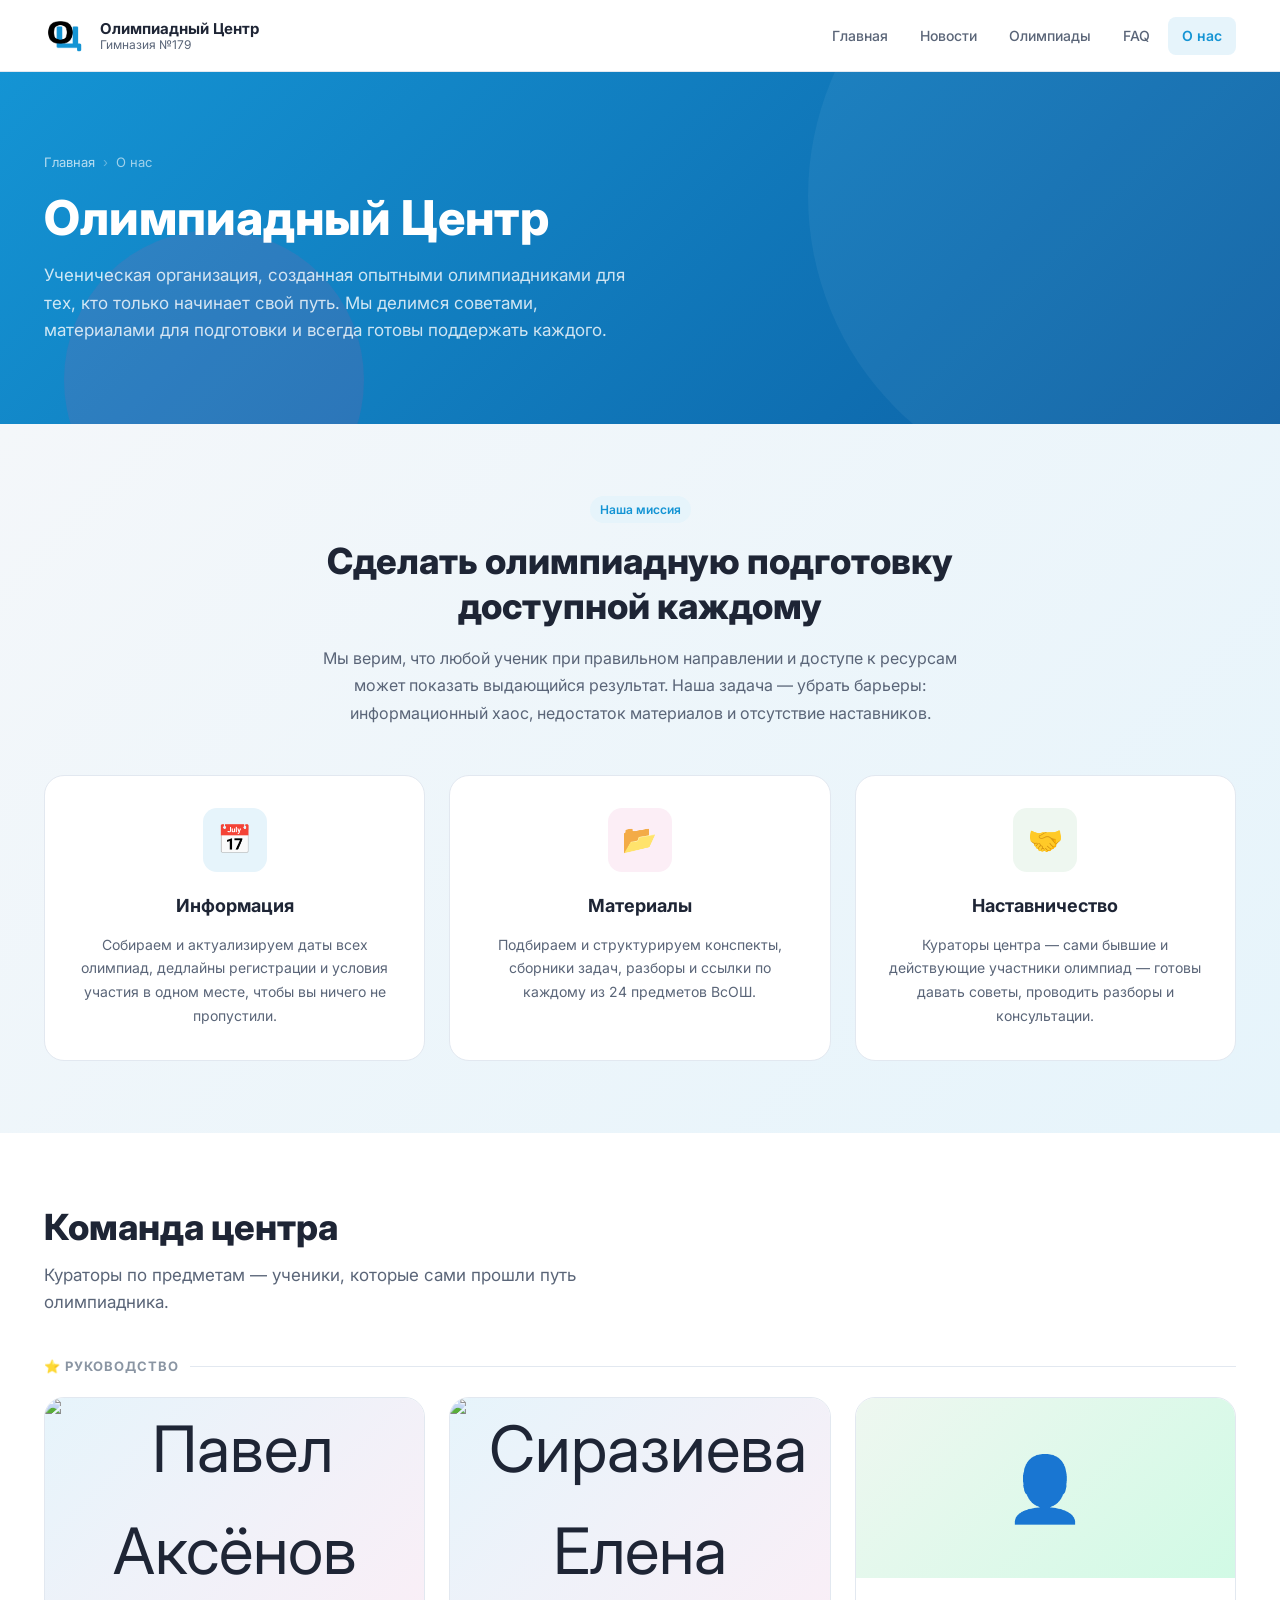
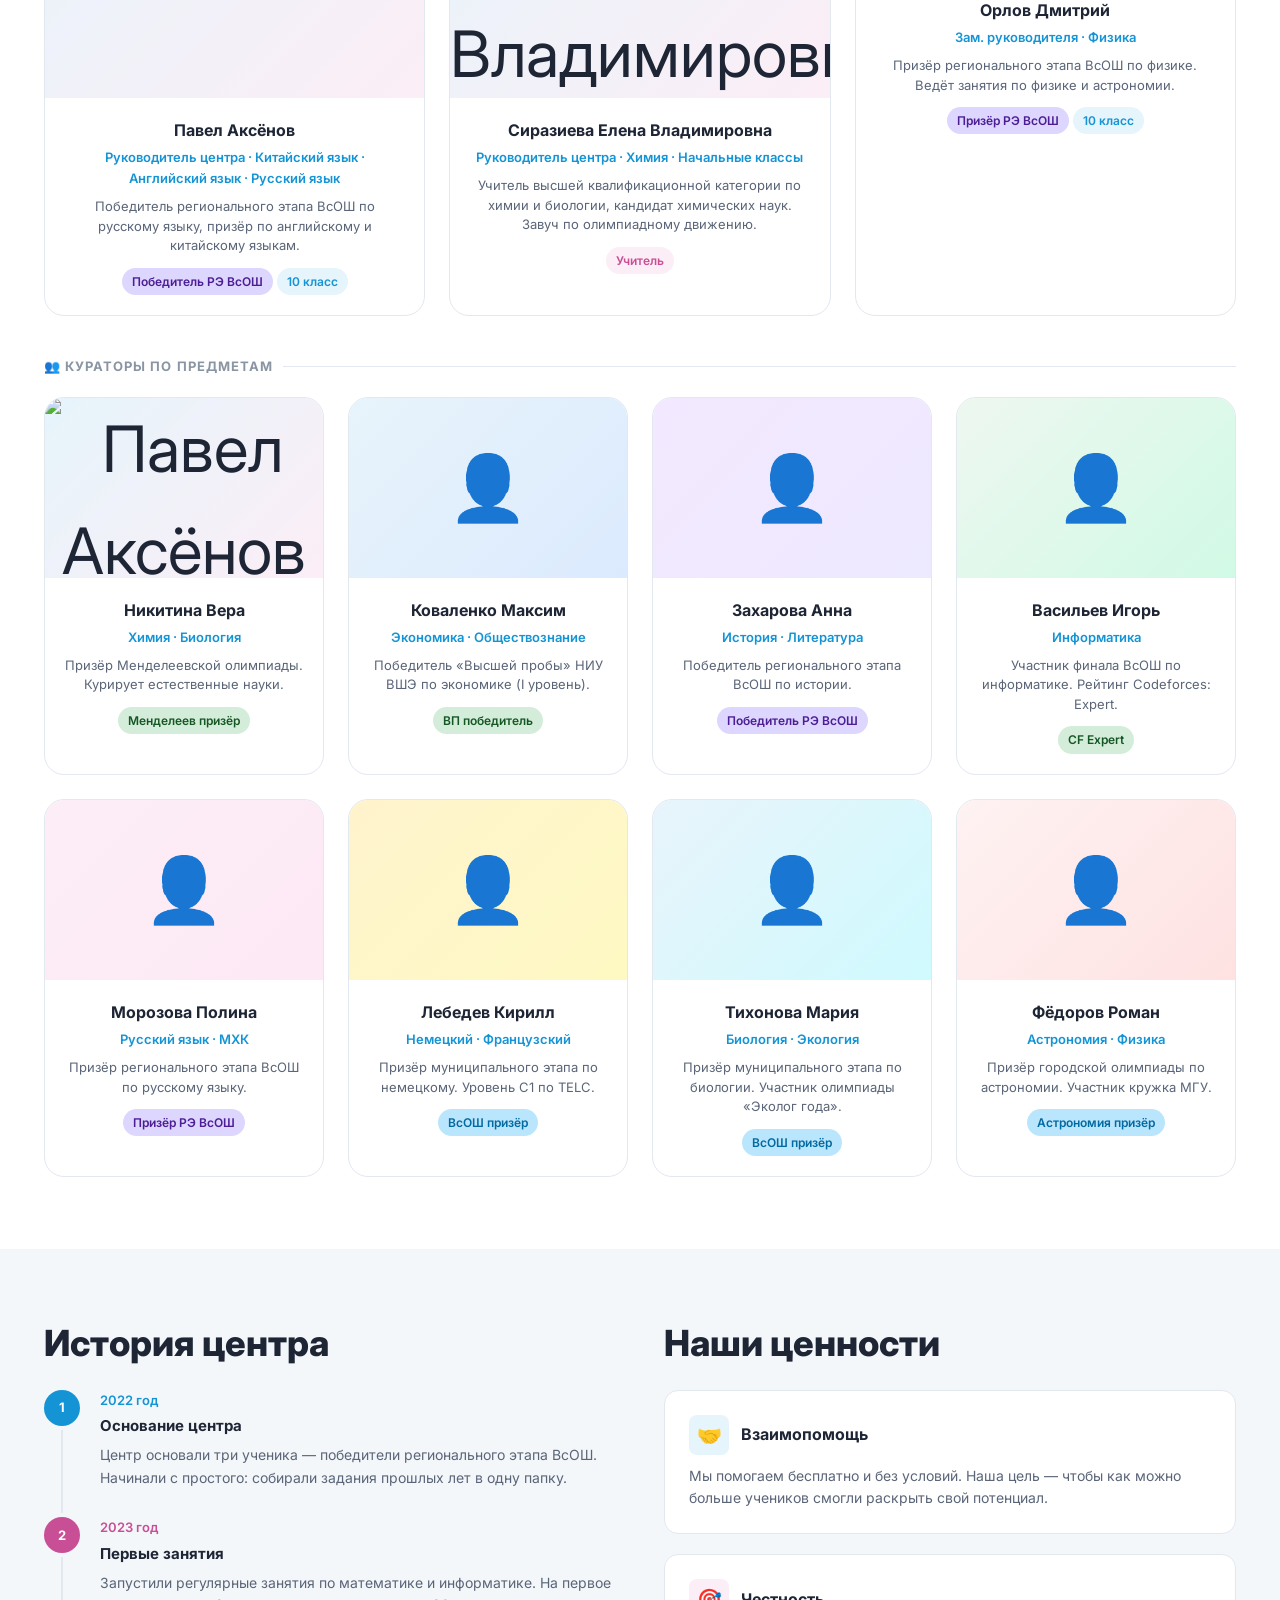
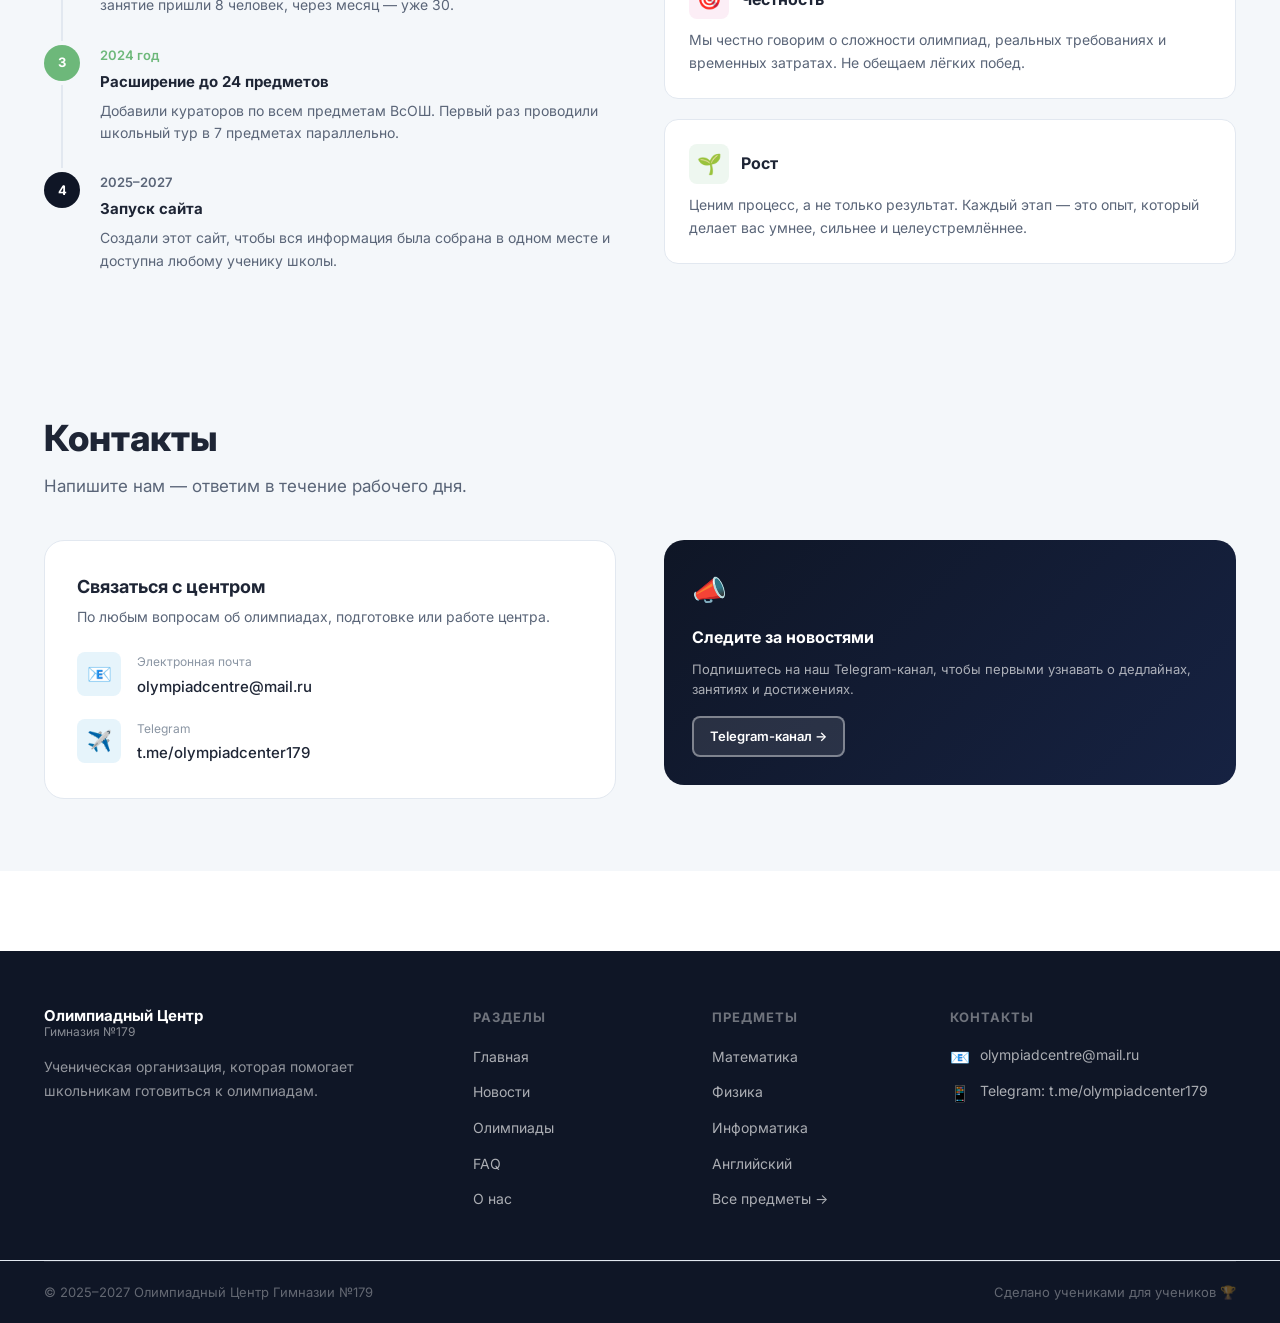
==== about.html @ 0aa089c1 "Add files via upload" ====
<!DOCTYPE html>
<html lang="ru">
<head>
  <meta charset="UTF-8" />
  <meta name="viewport" content="width=device-width, initial-scale=1.0" />
  <title>О нас — Олимпиадный Центр</title>
  <link rel="stylesheet" href="css/style.css" />
</head>
<body>

<header class="header">
  <div class="container">
    <div class="header-inner">
      <a href="index.html" class="logo">
        <img src="img/logo.png" alt="Логотип" class="logo-img" onerror="this.style.display='none';this.nextElementSibling.style.display='flex'">
        <div class="logo-placeholder" style="display:none">ОЦ</div>
        <div class="logo-text">
          <span class="logo-title">Олимпиадный Центр</span>
          <span class="logo-subtitle">Гимназия №179</span>
        </div>
      </a>
      <nav class="nav">
        <button class="nav-toggle" aria-label="Открыть меню"><span></span><span></span><span></span></button>
        <ul class="nav-list">
          <li><a href="index.html" class="nav-link">Главная</a></li>
          <li><a href="news.html" class="nav-link">Новости</a></li>
          <li><a href="olympiads.html" class="nav-link">Олимпиады</a></li>
          <li><a href="faq.html" class="nav-link">FAQ</a></li>
          <li><a href="about.html" class="nav-link active">О нас</a></li>
        </ul>
      </nav>
    </div>
  </div>
</header>

<!-- Hero -->
<section class="page-hero" style="padding:80px 0">
  <div class="container">
    <div class="breadcrumb">
      <a href="index.html">Главная</a>
      <span class="breadcrumb-sep">›</span>
      <span>О нас</span>
    </div>
    <h1>Олимпиадный Центр</h1>
    <p style="max-width:600px">Ученическая организация, созданная опытными олимпиадниками для тех, кто только начинает свой путь. Мы делимся советами, материалами для подготовки и всегда готовы поддержать каждого.</p>
  </div>
</section>

<!-- Mission -->
<section class="section mission-section">
  <div class="container">
    <div class="text-center" style="max-width:640px;margin:0 auto">
      <p class="badge badge-blue mb-16" style="justify-content:center">Наша миссия</p>
      <h2 class="section-title">Сделать олимпиадную подготовку доступной каждому</h2>
      <p style="font-size:16px;color:var(--text-muted);margin-top:16px;line-height:1.7">Мы верим, что любой ученик при правильном направлении и доступе к ресурсам может показать выдающийся результат. Наша задача — убрать барьеры: информационный хаос, недостаток материалов и отсутствие наставников.</p>
    </div>
    <div class="mission-grid">
      <div class="mission-card">
        <div class="mission-icon" style="background:var(--primary-light)">📅</div>
        <h3>Информация</h3>
        <p>Собираем и актуализируем даты всех олимпиад, дедлайны регистрации и условия участия в одном месте, чтобы вы ничего не пропустили.</p>
      </div>
      <div class="mission-card">
        <div class="mission-icon" style="background:var(--accent-light)">📂</div>
        <h3>Материалы</h3>
        <p>Подбираем и структурируем конспекты, сборники задач, разборы и ссылки по каждому из 24 предметов ВсОШ.</p>
      </div>
      <div class="mission-card">
        <div class="mission-icon" style="background:var(--green-light)">🤝</div>
        <h3>Наставничество</h3>
        <p>Кураторы центра — сами бывшие и действующие участники олимпиад — готовы давать советы, проводить разборы и консультации.</p>
      </div>
    </div>
  </div>
</section>

<!-- Team -->
<section class="section" style="background:white">
  <div class="container">
    <div class="section-header">
      <div class="section-header-left">
        <h2 class="section-title">Команда центра</h2>
        <p class="section-subtitle">Кураторы по предметам — ученики, которые сами прошли путь олимпиадника.</p>
      </div>
    </div>

    <!--
    ═══════════════════════════════════════════════════════════
    КАК ДОБАВИТЬ ФОТО УЧАСТНИКА КОМАНДЫ:

    Шаг 1. Положите фото в папку img/
           Имя файла рекомендуем: team-фамилия.jpg  (напр. team-petrov.jpg)
           Размер: квадратное или близкое к нему, минимум 300×300 px.

    Шаг 2. В блоке нужного участника найдите <div class="team-photo ...">
           и замените всё содержимое на:
           <img src="img/team-фамилия.jpg" alt="Имя Фамилия">

           Было:
           <div class="team-photo" style="background:...">👤</div>

           Стало (с фото):
           <div class="team-photo"><img src="img/team-petrov.jpg" alt="Петров Алексей"></div>

    Фото автоматически подстроится под блок (object-fit: cover).
    Если фото нет — оставьте эмодзи 👤, он служит заглушкой.
    ═══════════════════════════════════════════════════════════

    ═══════════════════════════════════════════════════════════
    ДОСТУПНЫЕ ТЕГИ (badge) ДЛЯ УЧАСТНИКОВ КОМАНДЫ:

    СТАНДАРТНЫЕ ТЕГИ — используйте для любого куратора:

      Учитель:
        <span class="badge badge-pink">Учитель</span>

      Класс:
        <span class="badge badge-blue">8 класс</span>
        <span class="badge badge-blue">9 класс</span>
        <span class="badge badge-blue">10 класс</span>
        <span class="badge badge-blue">11 класс</span>

      Региональный этап ВсОШ:
        <span class="badge badge-regional">Призёр РЭ ВсОШ</span>
        <span class="badge badge-regional">Победитель РЭ ВсОШ</span>

      Заключительный этап ВсОШ:
        <span class="badge badge-final">Призёр ЗЭ ВсОШ</span>
        <span class="badge badge-final">Победитель ЗЭ ВсОШ</span>

    СОЗДАНИЕ СВОЕГО ТЕГА — просто замените текст внутри <span>:
      Можно использовать любой класс: badge-blue, badge-pink,
      badge-green, badge-regional, badge-final, badge-municipal.
      Пример:
        <span class="badge badge-final">Призёр Менделеева</span>
        <span class="badge badge-blue">Codeforces Expert</span>
    ═══════════════════════════════════════════════════════════
    -->

    <!-- Руководство -->
    <div style="margin-bottom:40px">
      <div style="font-size:13px;font-weight:700;text-transform:uppercase;letter-spacing:0.08em;color:var(--text-light);margin-bottom:20px;display:flex;align-items:center;gap:10px">
        ⭐ Руководство
        <span style="flex:1;height:1px;background:var(--border);display:block"></span>
      </div>
      <div style="display:grid;grid-template-columns:repeat(3,1fr);gap:24px">

        <div class="team-card">
          <!-- ФОТО: замените содержимое div на <img src="img/team-petrov.jpg" alt="Петров Алексей"> -->
          <div class="team-photo" style="display: flex; justify-content: center; align-items: center; height: 300px;"><img src="img/PavelAksenov.webp" alt="Павел Аксёнов"></div>
          <div class="team-body">
            <div class="team-name">Павел Аксёнов</div>
            <div class="team-role">Руководитель центра · Китайский язык · Английский язык · Русский язык</div>
            <div class="team-desc">Победитель регионального этапа ВсОШ по русскому языку, призёр по английскому и китайскому языкам.</div>
            <div class="team-achievements">
              <span class="badge badge-regional">Победитель РЭ ВсОШ</span>
              <span class="badge badge-blue">10 класс</span>
            </div>
          </div>
        </div>

        <div class="team-card">
          <!-- ФОТО: <img src="img/team-smirnova.jpg" alt="Смирнова Екатерина"> -->
          <div class="team-photo" style="display: flex; justify-content: center; align-items: center; height: 300px;"><img src="img/ElenaVladimirovna.jpg" alt="Сиразиева Елена Владимировна"></div>
          <div class="team-body">
            <div class="team-name">Сиразиева Елена Владимировна</div>
            <div class="team-role">Руководитель центра · Химия · Начальные классы</div>
            <div class="team-desc">Учитель высшей квалификационной категории по химии и биологии, кандидат химических наук. Завуч по олимпиадному движению.</div>
            <div class="team-achievements">
              <span class="badge badge-pink">Учитель</span>
            </div>
          </div>
        </div>

        <div class="team-card">
          <!-- ФОТО: <img src="img/team-orlov.jpg" alt="Орлов Дмитрий"> -->
          <div class="team-photo" style="background:linear-gradient(135deg,var(--green-light),#d1fae5)">👤</div>
          <div class="team-body">
            <div class="team-name">Орлов Дмитрий</div>
            <div class="team-role">Зам. руководителя · Физика</div>
            <div class="team-desc">Призёр регионального этапа ВсОШ по физике. Ведёт занятия по физике и астрономии.</div>
            <div class="team-achievements">
              <span class="badge badge-regional">Призёр РЭ ВсОШ</span>
              <span class="badge badge-blue">10 класс</span>
            </div>
          </div>
        </div>

      </div>
    </div>

    <!-- Кураторы -->
    <div>
      <div style="font-size:13px;font-weight:700;text-transform:uppercase;letter-spacing:0.08em;color:var(--text-light);margin-bottom:20px;display:flex;align-items:center;gap:10px">
        👥 Кураторы по предметам
        <span style="flex:1;height:1px;background:var(--border);display:block"></span>
      </div>
      <div class="team-grid">

        <div class="team-card">
          <!-- ФОТО: <img src="img/team-nikitina.jpg" alt="Никитина Вера"> -->
          <div class="team-photo" style="text-align: center;"><img src="img/PavelAksenov.webp" alt="Павел Аксёнов"></div>
          <div class="team-body">
            <div class="team-name">Никитина Вера</div>
            <div class="team-role">Химия · Биология</div>
            <div class="team-desc">Призёр Менделеевской олимпиады. Курирует естественные науки.</div>
            <div class="team-achievements">
              <span class="badge badge-final">Менделеев призёр</span>
            </div>
          </div>
        </div>

        <div class="team-card">
          <!-- ФОТО: <img src="img/team-kovalenko.jpg" alt="Коваленко Максим"> -->
          <div class="team-photo" style="background:linear-gradient(135deg,#e8f4fb,#dbeafe)">👤</div>
          <div class="team-body">
            <div class="team-name">Коваленко Максим</div>
            <div class="team-role">Экономика · Обществознание</div>
            <div class="team-desc">Победитель «Высшей пробы» НИУ ВШЭ по экономике (I уровень).</div>
            <div class="team-achievements">
              <span class="badge badge-final">ВП победитель</span>
            </div>
          </div>
        </div>

        <div class="team-card">
          <!-- ФОТО: <img src="img/team-zakharova.jpg" alt="Захарова Анна"> -->
          <div class="team-photo" style="background:linear-gradient(135deg,#f3e8ff,#ede9fe)">👤</div>
          <div class="team-body">
            <div class="team-name">Захарова Анна</div>
            <div class="team-role">История · Литература</div>
            <div class="team-desc">Победитель регионального этапа ВсОШ по истории.</div>
            <div class="team-achievements">
              <span class="badge badge-regional">Победитель РЭ ВсОШ</span>
            </div>
          </div>
        </div>

        <div class="team-card">
          <!-- ФОТО: <img src="img/team-vasiliev.jpg" alt="Васильев Игорь"> -->
          <div class="team-photo" style="background:linear-gradient(135deg,#eef7f0,#d1fae5)">👤</div>
          <div class="team-body">
            <div class="team-name">Васильев Игорь</div>
            <div class="team-role">Информатика</div>
            <div class="team-desc">Участник финала ВсОШ по информатике. Рейтинг Codeforces: Expert.</div>
            <div class="team-achievements">
              <span class="badge badge-final">CF Expert</span>
            </div>
          </div>
        </div>

        <div class="team-card">
          <!-- ФОТО: <img src="img/team-morozova.jpg" alt="Морозова Полина"> -->
          <div class="team-photo" style="background:linear-gradient(135deg,#fceef6,#fde8f5)">👤</div>
          <div class="team-body">
            <div class="team-name">Морозова Полина</div>
            <div class="team-role">Русский язык · МХК</div>
            <div class="team-desc">Призёр регионального этапа ВсОШ по русскому языку.</div>
            <div class="team-achievements">
              <span class="badge badge-regional">Призёр РЭ ВсОШ</span>
            </div>
          </div>
        </div>

        <div class="team-card">
          <!-- ФОТО: <img src="img/team-lebedev.jpg" alt="Лебедев Кирилл"> -->
          <div class="team-photo" style="background:linear-gradient(135deg,#fff3cd,#fef9c3)">👤</div>
          <div class="team-body">
            <div class="team-name">Лебедев Кирилл</div>
            <div class="team-role">Немецкий · Французский</div>
            <div class="team-desc">Призёр муниципального этапа по немецкому. Уровень C1 по TELC.</div>
            <div class="team-achievements">
              <span class="badge badge-municipal">ВсОШ призёр</span>
            </div>
          </div>
        </div>

        <div class="team-card">
          <div class="team-photo" style="background:linear-gradient(135deg,#e8f4fb,#cffafe)">👤</div>
          <div class="team-body">
            <div class="team-name">Тихонова Мария</div>
            <div class="team-role">Биология · Экология</div>
            <div class="team-desc">Призёр муниципального этапа по биологии. Участник олимпиады «Эколог года».</div>
            <div class="team-achievements">
              <span class="badge badge-municipal">ВсОШ призёр</span>
            </div>
          </div>
        </div>

        <div class="team-card">
          <div class="team-photo" style="background:linear-gradient(135deg,#fef2f2,#fee2e2)">👤</div>
          <div class="team-body">
            <div class="team-name">Фёдоров Роман</div>
            <div class="team-role">Астрономия · Физика</div>
            <div class="team-desc">Призёр городской олимпиады по астрономии. Участник кружка МГУ.</div>
            <div class="team-achievements">
              <span class="badge badge-municipal">Астрономия призёр</span>
            </div>
          </div>
        </div>

      </div>
    </div>
  </div>
</section>

<!-- History & Values -->
<section class="section" style="background:var(--bg-light)">
  <div class="container">
    <div style="display:grid;grid-template-columns:1fr 1fr;gap:48px;align-items:start">
      <div>
        <h2 class="section-title" style="margin-bottom:24px">История центра</h2>
        <div style="display:flex;flex-direction:column;gap:0">
          <div style="display:flex;gap:20px">
            <div style="display:flex;flex-direction:column;align-items:center">
              <div style="width:36px;height:36px;border-radius:50%;background:var(--primary);color:white;display:flex;align-items:center;justify-content:center;font-weight:700;font-size:13px;flex-shrink:0">1</div>
              <div style="width:2px;flex:1;background:var(--border);margin:4px 0"></div>
            </div>
            <div style="padding-bottom:28px">
              <div style="font-size:13px;color:var(--primary);font-weight:600;margin-bottom:4px">2022 год</div>
              <div style="font-size:15px;font-weight:700;margin-bottom:6px">Основание центра</div>
              <div style="font-size:14px;color:var(--text-muted);line-height:1.6">Центр основали три ученика — победители регионального этапа ВсОШ. Начинали с простого: собирали задания прошлых лет в одну папку.</div>
            </div>
          </div>
          <div style="display:flex;gap:20px">
            <div style="display:flex;flex-direction:column;align-items:center">
              <div style="width:36px;height:36px;border-radius:50%;background:var(--accent);color:white;display:flex;align-items:center;justify-content:center;font-weight:700;font-size:13px;flex-shrink:0">2</div>
              <div style="width:2px;flex:1;background:var(--border);margin:4px 0"></div>
            </div>
            <div style="padding-bottom:28px">
              <div style="font-size:13px;color:var(--accent);font-weight:600;margin-bottom:4px">2023 год</div>
              <div style="font-size:15px;font-weight:700;margin-bottom:6px">Первые занятия</div>
              <div style="font-size:14px;color:var(--text-muted);line-height:1.6">Запустили регулярные занятия по математике и информатике. На первое занятие пришли 8 человек, через месяц — уже 30.</div>
            </div>
          </div>
          <div style="display:flex;gap:20px">
            <div style="display:flex;flex-direction:column;align-items:center">
              <div style="width:36px;height:36px;border-radius:50%;background:var(--green-dark);color:white;display:flex;align-items:center;justify-content:center;font-weight:700;font-size:13px;flex-shrink:0">3</div>
              <div style="width:2px;flex:1;background:var(--border);margin:4px 0"></div>
            </div>
            <div style="padding-bottom:28px">
              <div style="font-size:13px;color:var(--green-dark);font-weight:600;margin-bottom:4px">2024 год</div>
              <div style="font-size:15px;font-weight:700;margin-bottom:6px">Расширение до 24 предметов</div>
              <div style="font-size:14px;color:var(--text-muted);line-height:1.6">Добавили кураторов по всем предметам ВсОШ. Первый раз проводили школьный тур в 7 предметах параллельно.</div>
            </div>
          </div>
          <div style="display:flex;gap:20px">
            <div style="display:flex;flex-direction:column;align-items:center">
              <div style="width:36px;height:36px;border-radius:50%;background:var(--dark);color:white;display:flex;align-items:center;justify-content:center;font-weight:700;font-size:13px;flex-shrink:0">4</div>
            </div>
            <div style="padding-bottom:0">
              <div style="font-size:13px;color:var(--text-muted);font-weight:600;margin-bottom:4px">2025–2027</div>
              <div style="font-size:15px;font-weight:700;margin-bottom:6px">Запуск сайта</div>
              <div style="font-size:14px;color:var(--text-muted);line-height:1.6">Создали этот сайт, чтобы вся информация была собрана в одном месте и доступна любому ученику школы.</div>
            </div>
          </div>
        </div>
      </div>

      <div>
        <h2 class="section-title" style="margin-bottom:24px">Наши ценности</h2>
        <div style="display:flex;flex-direction:column;gap:20px">
          <div style="background:white;border-radius:var(--radius);padding:24px;border:1px solid var(--border)">
            <div style="display:flex;align-items:center;gap:12px;margin-bottom:10px">
              <div style="width:40px;height:40px;border-radius:var(--radius-sm);background:var(--primary-light);display:flex;align-items:center;justify-content:center;font-size:20px">🤝</div>
              <div style="font-size:16px;font-weight:700">Взаимопомощь</div>
            </div>
            <p style="font-size:14px;color:var(--text-muted);line-height:1.6">Мы помогаем бесплатно и без условий. Наша цель — чтобы как можно больше учеников смогли раскрыть свой потенциал.</p>
          </div>
          <div style="background:white;border-radius:var(--radius);padding:24px;border:1px solid var(--border)">
            <div style="display:flex;align-items:center;gap:12px;margin-bottom:10px">
              <div style="width:40px;height:40px;border-radius:var(--radius-sm);background:var(--accent-light);display:flex;align-items:center;justify-content:center;font-size:20px">🎯</div>
              <div style="font-size:16px;font-weight:700">Честность</div>
            </div>
            <p style="font-size:14px;color:var(--text-muted);line-height:1.6">Мы честно говорим о сложности олимпиад, реальных требованиях и временных затратах. Не обещаем лёгких побед.</p>
          </div>
          <div style="background:white;border-radius:var(--radius);padding:24px;border:1px solid var(--border)">
            <div style="display:flex;align-items:center;gap:12px;margin-bottom:10px">
              <div style="width:40px;height:40px;border-radius:var(--radius-sm);background:var(--green-light);display:flex;align-items:center;justify-content:center;font-size:20px">🌱</div>
              <div style="font-size:16px;font-weight:700">Рост</div>
            </div>
            <p style="font-size:14px;color:var(--text-muted);line-height:1.6">Ценим процесс, а не только результат. Каждый этап — это опыт, который делает вас умнее, сильнее и целеустремлённее.</p>
          </div>
        </div>
      </div>
    </div>
  </div>
</section>

<!-- Contacts -->
<section class="section contact-section" id="contacts">
  <div class="container">
    <div class="section-header">
      <div class="section-header-left">
        <h2 class="section-title">Контакты</h2>
        <p class="section-subtitle">Напишите нам — ответим в течение рабочего дня.</p>
      </div>
    </div>
    <div class="contact-grid">
      <div>
        <div class="contact-card">
          <h3 style="font-size:18px;font-weight:700;margin-bottom:4px">Связаться с центром</h3>
          <p style="font-size:14px;color:var(--text-muted)">По любым вопросам об олимпиадах, подготовке или работе центра.</p>
          <div class="contact-items">
            <div class="contact-item">
              <div class="contact-item-icon">📧</div>
              <div class="contact-item-text">
                <label>Электронная почта</label>
                <span>olympiadcentre@mail.ru</span>
              </div>
            </div>
            <div class="contact-item">
              <div class="contact-item-icon">✈️</div>
              <div class="contact-item-text">
                <label>Telegram</label>
                <span>t.me/olympiadcenter179</span>
              </div>
            </div>
          </div>
        </div>
      </div>

      <div>
        <div style="background:linear-gradient(135deg,var(--dark),#162242);border-radius:var(--radius-lg);padding:28px;color:white">
          <div style="font-size:28px;margin-bottom:12px">📣</div>
          <h4 style="font-size:16px;font-weight:700;margin-bottom:8px">Следите за новостями</h4>
          <p style="font-size:13px;color:rgba(255,255,255,0.65);line-height:1.6;margin-bottom:16px">Подпишитесь на наш Telegram-канал, чтобы первыми узнавать о дедлайнах, занятиях и достижениях.</p>
          <a href="https://t.me/olympiadcenter179" class="btn btn-outline-white btn-sm">Telegram-канал →</a>
        </div>
      </div>
    </div>
  </div>
</section>

<footer class="footer">
  <div class="container">
    <div class="footer-grid">
      <div class="footer-brand"><div class="logo"><img src="img/oc.png" alt="ОЦ" class="logo-img" onerror="this.style.display='none'"><div class="logo-text"><span class="logo-title">Олимпиадный Центр</span><span class="logo-subtitle">Гимназия №179</span></div></div><p class="footer-desc">Ученическая организация, которая помогает школьникам готовиться к олимпиадам.</p></div>
      <div><div class="footer-heading">Разделы</div><ul class="footer-links"><li><a href="index.html">Главная</a></li><li><a href="news.html">Новости</a></li><li><a href="olympiads.html">Олимпиады</a></li><li><a href="faq.html">FAQ</a></li><li><a href="about.html">О нас</a></li></ul></div>
      <div><div class="footer-heading">Предметы</div><ul class="footer-links"><li><a href="subject.html?subject=math">Математика</a></li><li><a href="subject.html?subject=physics">Физика</a></li><li><a href="subject.html?subject=cs">Информатика</a></li><li><a href="subject.html?subject=english">Английский</a></li><li><a href="olympiads.html">Все предметы →</a></li></ul></div>
      <div><div class="footer-heading">Контакты</div><div class="footer-contact"><div class="footer-contact-item"><span class="icon">📧</span><span>olympiadcentre@mail.ru</span></div><div class="footer-contact-item"><span class="icon">📱</span><span>Telegram: t.me/olympiadcenter179</span></div></div></div>
    </div>
  </div>
  <div class="divider"></div>
  <div class="container"><div class="footer-bottom"><span>© 2025–2027 Олимпиадный Центр Гимназии №179</span><span>Сделано учениками для учеников 🏆</span></div></div>
</footer>

<script src="js/script.js"></script>
</body>
</html>
---- css/style.css ----
@import url('https://fonts.googleapis.com/css2?family=Inter:wght@300;400;500;600;700;800;900&display=swap');

:root {
  --primary: #1494D4;
  --primary-dark: #0e7db8;
  --primary-light: #e6f4fb;
  --accent: #C84F95;
  --accent-dark: #a83d7c;
  --accent-light: #fceef6;
  --green: #9ACFA5;
  --green-dark: #6db87a;
  --green-light: #eef7f0;
  --dark: #0f1626;
  --text: #1e2535;
  --text-muted: #5a6578;
  --text-light: #8a95a3;
  --bg: #ffffff;
  --bg-light: #f4f7fa;
  --bg-section: #fafbfc;
  --border: #e2e8f0;
  --border-light: #f1f5f9;
  --shadow-sm: 0 1px 4px rgba(15,22,38,0.06);
  --shadow: 0 4px 16px rgba(15,22,38,0.08);
  --shadow-md: 0 8px 32px rgba(15,22,38,0.12);
  --shadow-lg: 0 16px 56px rgba(15,22,38,0.16);
  --radius-sm: 8px;
  --radius: 14px;
  --radius-lg: 20px;
  --radius-xl: 28px;
  --transition: all 0.25s cubic-bezier(0.4, 0, 0.2, 1);
  --header-height: 72px;
}

/* ===== RESET & BASE ===== */
*, *::before, *::after { box-sizing: border-box; margin: 0; padding: 0; }
html { scroll-behavior: smooth; font-size: 16px; }
body {
  font-family: 'Inter', -apple-system, BlinkMacSystemFont, 'Segoe UI', sans-serif;
  color: var(--text);
  background: var(--bg);
  line-height: 1.6;
  -webkit-font-smoothing: antialiased;
}
img { max-width: 100%; height: auto; display: block; }
a { color: inherit; text-decoration: none; }
ul { list-style: none; }
button { cursor: pointer; border: none; background: none; font-family: inherit; }
input, select, textarea { font-family: inherit; }

/* ===== CONTAINER ===== */
.container { max-width: 1240px; margin: 0 auto; padding: 0 24px; }
.container-sm { max-width: 860px; margin: 0 auto; padding: 0 24px; }

/* ===== HEADER ===== */
.header {
  position: sticky;
  top: 0;
  z-index: 1000;
  background: rgba(255,255,255,0.95);
  backdrop-filter: blur(12px);
  -webkit-backdrop-filter: blur(12px);
  border-bottom: 1px solid var(--border);
  height: var(--header-height);
}
.header-inner {
  display: flex;
  align-items: center;
  justify-content: space-between;
  height: var(--header-height);
  gap: 24px;
}
.logo {
  display: flex;
  align-items: center;
  gap: 12px;
  flex-shrink: 0;
}
.logo-img {
  width: 44px;
  height: 44px;
  object-fit: contain;
}
.logo-placeholder {
  width: 44px;
  height: 44px;
  border-radius: var(--radius-sm);
  background: linear-gradient(135deg, var(--primary), var(--accent));
  display: flex;
  align-items: center;
  justify-content: center;
  color: white;
  font-weight: 800;
  font-size: 15px;
  flex-shrink: 0;
}
.logo-text { display: flex; flex-direction: column; line-height: 1.2; }
.logo-title { font-size: 15px; font-weight: 700; color: var(--text); }
.logo-subtitle { font-size: 12px; color: var(--text-muted); font-weight: 400; }

.nav-list {
  display: flex;
  align-items: center;
  gap: 4px;
}
.nav-link {
  display: block;
  padding: 8px 14px;
  border-radius: var(--radius-sm);
  font-size: 14px;
  font-weight: 500;
  color: var(--text-muted);
  transition: var(--transition);
  white-space: nowrap;
}
.nav-link:hover, .nav-link.active {
  color: var(--primary);
  background: var(--primary-light);
}
.nav-link.active { font-weight: 600; }

.nav-toggle {
  display: none;
  flex-direction: column;
  gap: 5px;
  padding: 8px;
}
.nav-toggle span {
  display: block;
  width: 22px;
  height: 2px;
  background: var(--text);
  border-radius: 2px;
  transition: var(--transition);
}

/* ===== FOOTER ===== */
.footer {
  background: var(--dark);
  color: rgba(255,255,255,0.7);
  padding: 56px 0 0;
  margin-top: 80px;
}
.footer-grid {
  display: grid;
  grid-template-columns: 2fr 1fr 1fr 1.5fr;
  gap: 48px;
  padding-bottom: 48px;
}
.footer-brand .logo-title { color: white; }
.footer-brand .logo-subtitle { color: rgba(255,255,255,0.5); }
.footer-brand .logo-placeholder { width: 40px; height: 40px; }
.footer-brand .logo-img { width: 40px; height: 40px; object-fit: contain; }
.footer-desc {
  margin-top: 16px;
  font-size: 14px;
  line-height: 1.7;
  color: rgba(255,255,255,0.55);
}
.footer-heading {
  font-size: 13px;
  font-weight: 700;
  text-transform: uppercase;
  letter-spacing: 0.08em;
  color: rgba(255,255,255,0.4);
  margin-bottom: 16px;
}
.footer-links { display: flex; flex-direction: column; gap: 10px; }
.footer-links a {
  font-size: 14px;
  color: rgba(255,255,255,0.65);
  transition: var(--transition);
}
.footer-links a:hover { color: var(--primary); }
.footer-contact { display: flex; flex-direction: column; gap: 10px; }
.footer-contact-item {
  display: flex;
  align-items: flex-start;
  gap: 10px;
  font-size: 14px;
  color: rgba(255,255,255,0.65);
}
.footer-contact-item .icon { color: var(--primary); font-size: 16px; margin-top: 1px; }
.footer-bottom {
  border-top: 1px solid rgba(255,255,255,0.08);
  padding: 20px 0;
  display: flex;
  justify-content: space-between;
  align-items: center;
  font-size: 13px;
  color: rgba(255,255,255,0.35);
}

/* ===== BUTTONS ===== */
.btn {
  display: inline-flex;
  align-items: center;
  justify-content: center;
  gap: 8px;
  padding: 12px 24px;
  border-radius: var(--radius);
  font-size: 14px;
  font-weight: 600;
  transition: var(--transition);
  white-space: nowrap;
}
.btn-primary {
  background: var(--primary);
  color: white;
}
.btn-primary:hover { background: var(--primary-dark); transform: translateY(-1px); box-shadow: 0 4px 16px rgba(20,148,212,0.35); }
.btn-accent {
  background: var(--accent);
  color: white;
}
.btn-accent:hover { background: var(--accent-dark); transform: translateY(-1px); box-shadow: 0 4px 16px rgba(200,79,149,0.35); }
.btn-green {
  background: var(--green);
  color: white;
}
.btn-green:hover { background: var(--green-dark); transform: translateY(-1px); }
.btn-outline {
  border: 2px solid var(--border);
  color: var(--text);
  background: transparent;
}
.btn-outline:hover { border-color: var(--primary); color: var(--primary); background: var(--primary-light); }
.btn-outline-white {
  border: 2px solid rgba(255,255,255,0.4);
  color: white;
  background: rgba(255,255,255,0.1);
}
.btn-outline-white:hover { background: rgba(255,255,255,0.2); border-color: white; }
.btn-sm { padding: 8px 16px; font-size: 13px; border-radius: var(--radius-sm); }
.btn-lg { padding: 16px 32px; font-size: 16px; border-radius: var(--radius-lg); }

/* ===== BADGES & TAGS ===== */
.badge {
  display: inline-flex;
  align-items: center;
  gap: 4px;
  padding: 4px 10px;
  border-radius: 100px;
  font-size: 12px;
  font-weight: 600;
}
.badge-blue { background: var(--primary-light); color: var(--primary); }
.badge-pink { background: var(--accent-light); color: var(--accent); }
.badge-green { background: var(--green-light); color: var(--green-dark); }
/*
  Единая палитра бейджей: светлый фон + насыщенный текст.
  ВсОШ — холодная прогрессия (мята → голубой → сиреневый → золото).
  Перечень — тёплая прогрессия по уровню (розовый → оранжевый → жёлтый).
*/

/* ВсОШ этапы */
.badge-school      { background: #d1fae5; color: #065f46; }
.badge-municipal   { background: #bae6fd; color: #0369a1; }
.badge-regional    { background: #ddd6fe; color: #4c1d95; }
.badge-vsosh-final { background: #fde68a; color: #78350f; font-weight: 700; }

/* Совместимость: старый .badge-final используется в командных карточках */
.badge-final     { background: #d4edda; color: #155724; }

/* Перечневые уровни */
.badge-p1 { background: #fecdd3; color: #881337; font-weight: 700; }
.badge-p2 { background: #fed7aa; color: #7c2d12; font-weight: 700; }
.badge-p3 { background: #fef08a; color: #713f12; font-weight: 700; }

.badge-gray { background: var(--bg-light); color: var(--text-muted); }

/* ===== SECTION LAYOUT ===== */
.section { padding: 72px 0; }
.section-sm { padding: 48px 0; }
.section-lg { padding: 96px 0; }
.section-title {
  font-size: clamp(26px, 3vw, 36px);
  font-weight: 800;
  color: var(--text);
  line-height: 1.25;
}
.section-subtitle {
  font-size: 17px;
  color: var(--text-muted);
  margin-top: 12px;
  line-height: 1.6;
  max-width: 560px;
}
.section-header {
  display: flex;
  align-items: flex-end;
  justify-content: space-between;
  gap: 24px;
  margin-bottom: 40px;
}
.section-header-left { flex: 1; }

/* ===== PAGE HERO ===== */
.page-hero {
  background: linear-gradient(135deg, var(--primary) 0%, #0d5fa3 100%);
  padding: 64px 0;
  color: white;
  position: relative;
  overflow: hidden;
}
.page-hero::before {
  content: '';
  position: absolute;
  top: -50%;
  right: -10%;
  width: 600px;
  height: 600px;
  border-radius: 50%;
  background: rgba(255,255,255,0.05);
  pointer-events: none;
}
.page-hero::after {
  content: '';
  position: absolute;
  bottom: -30%;
  left: 5%;
  width: 300px;
  height: 300px;
  border-radius: 50%;
  background: rgba(200,79,149,0.15);
  pointer-events: none;
}
.page-hero .breadcrumb {
  display: flex;
  align-items: center;
  gap: 8px;
  font-size: 13px;
  color: rgba(255,255,255,0.6);
  margin-bottom: 16px;
}
.page-hero .breadcrumb a { color: rgba(255,255,255,0.7); }
.page-hero .breadcrumb a:hover { color: white; }
.page-hero .breadcrumb-sep { color: rgba(255,255,255,0.35); }
.page-hero h1 {
  font-size: clamp(28px, 4vw, 48px);
  font-weight: 800;
  line-height: 1.2;
  margin-bottom: 16px;
  position: relative;
  z-index: 1;
}
.page-hero p {
  font-size: 17px;
  color: rgba(255,255,255,0.8);
  max-width: 520px;
  line-height: 1.6;
  position: relative;
  z-index: 1;
}

/* ===== CARDS ===== */
.card {
  background: white;
  border-radius: var(--radius-lg);
  border: 1px solid var(--border);
  overflow: hidden;
  transition: var(--transition);
}
.card:hover { box-shadow: var(--shadow-md); transform: translateY(-3px); }
.card-body { padding: 24px; }
.card-img {
  width: 100%;
  height: 200px;
  object-fit: cover;
  background: var(--bg-light);
}
.card-img-placeholder {
  width: 100%;
  height: 200px;
  background: linear-gradient(135deg, var(--primary-light), var(--accent-light));
  display: flex;
  align-items: center;
  justify-content: center;
  font-size: 48px;
}

/* ===== GRID LAYOUTS ===== */
.grid-3 { display: grid; grid-template-columns: repeat(3, 1fr); gap: 24px; }
.grid-4 { display: grid; grid-template-columns: repeat(4, 1fr); gap: 20px; }
.grid-2 { display: grid; grid-template-columns: repeat(2, 1fr); gap: 28px; }

/* ===== DIVIDER ===== */
.divider { height: 1px; background: var(--border); margin: 0; }

/* ===== FILTERS ===== */
.filter-bar {
  display: flex;
  align-items: center;
  gap: 10px;
  flex-wrap: wrap;
  margin-bottom: 32px;
}
.filter-btn {
  padding: 8px 18px;
  border-radius: 100px;
  font-size: 13px;
  font-weight: 500;
  border: 1.5px solid var(--border);
  color: var(--text-muted);
  background: white;
  transition: var(--transition);
}
.filter-btn:hover { border-color: var(--primary); color: var(--primary); }
.filter-btn.active {
  background: var(--primary);
  border-color: var(--primary);
  color: white;
}

/* Цветные варианты кнопок-фильтров для страницы предмета */
.filter-btn--vsosh:hover        { border-color: #0369a1; color: #0369a1; }
.filter-btn--vsosh.active       { background: #0369a1; border-color: #0369a1; color: white; }
.filter-btn--perechen:hover     { border-color: #881337; color: #881337; }
.filter-btn--perechen.active    { background: #881337; border-color: #881337; color: white; }

/* Цветная точка-индикатор внутри кнопки */
.filter-btn .btn-dot {
  display: inline-block;
  width: 8px;
  height: 8px;
  border-radius: 50%;
  margin-right: 6px;
  vertical-align: middle;
  flex-shrink: 0;
}
.filter-btn--vsosh .btn-dot    { background: #0369a1; }
.filter-btn--vsosh.active .btn-dot  { background: white; }
.filter-btn--perechen .btn-dot  { background: #881337; }
.filter-btn--perechen.active .btn-dot { background: white; }

/* ===== SEARCH ===== */
.search-box {
  display: flex;
  align-items: center;
  background: white;
  border: 1.5px solid var(--border);
  border-radius: var(--radius);
  padding: 10px 16px;
  gap: 10px;
  transition: var(--transition);
}
.search-box:focus-within { border-color: var(--primary); box-shadow: 0 0 0 3px rgba(20,148,212,0.12); }
.search-box input {
  flex: 1;
  border: none;
  outline: none;
  font-size: 14px;
  color: var(--text);
  background: transparent;
}
.search-box .search-icon { color: var(--text-light); font-size: 16px; }

/* ===== ACCORDION ===== */
.accordion-item {
  border: 1px solid var(--border);
  border-radius: var(--radius);
  overflow: hidden;
  margin-bottom: 12px;
  transition: var(--transition);
}
.accordion-item.open { border-color: var(--primary); }
.accordion-header {
  display: flex;
  align-items: center;
  justify-content: space-between;
  padding: 20px 24px;
  cursor: pointer;
  transition: var(--transition);
  gap: 16px;
  background: white;
}
.accordion-header:hover { background: var(--bg-light); }
.accordion-item.open .accordion-header { background: var(--primary-light); }
.accordion-question {
  font-size: 15px;
  font-weight: 600;
  color: var(--text);
  flex: 1;
}
.accordion-item.open .accordion-question { color: var(--primary); }
.accordion-icon {
  width: 28px;
  height: 28px;
  border-radius: 50%;
  background: var(--bg-light);
  display: flex;
  align-items: center;
  justify-content: center;
  font-size: 18px;
  color: var(--text-muted);
  transition: var(--transition);
  flex-shrink: 0;
  font-weight: 300;
}
.accordion-item.open .accordion-icon {
  background: var(--primary);
  color: white;
  transform: rotate(45deg);
}
.accordion-body {
  display: none;
  padding: 0 24px 20px;
  font-size: 14px;
  line-height: 1.75;
  color: var(--text-muted);
  background: white;
}
.accordion-item.open .accordion-body { display: block; }

/* ===== UTILITY ===== */
.text-center { text-align: center; }
.text-muted { color: var(--text-muted); }
.fw-600 { font-weight: 600; }
.fw-700 { font-weight: 700; }
.mt-8 { margin-top: 8px; }
.mt-12 { margin-top: 12px; }
.mt-16 { margin-top: 16px; }
.mt-24 { margin-top: 24px; }
.mt-32 { margin-top: 32px; }
.mb-8 { margin-bottom: 8px; }
.mb-16 { margin-bottom: 16px; }
.mb-24 { margin-bottom: 24px; }
.mb-32 { margin-bottom: 32px; }
.flex { display: flex; }
.flex-center { display: flex; align-items: center; justify-content: center; }
.gap-8 { gap: 8px; }
.gap-12 { gap: 12px; }
.gap-16 { gap: 16px; }

/* ===== INDEX PAGE SPECIFIC ===== */
.hero {
  background: linear-gradient(135deg, var(--dark) 0%, #162242 50%, #1a1a4e 100%);
  padding: 100px 0 96px;
  color: white;
  position: relative;
  overflow: hidden;
}
.hero::before {
  content: '';
  position: absolute;
  top: -200px; right: -200px;
  width: 700px; height: 700px;
  border-radius: 50%;
  background: radial-gradient(circle, rgba(20,148,212,0.2) 0%, transparent 70%);
}
.hero::after {
  content: '';
  position: absolute;
  bottom: -100px; left: -100px;
  width: 500px; height: 500px;
  border-radius: 50%;
  background: radial-gradient(circle, rgba(200,79,149,0.15) 0%, transparent 70%);
}
.hero-inner {
  display: grid;
  grid-template-columns: 1fr 1fr;
  gap: 64px;
  align-items: center;
  position: relative;
  z-index: 1;
}
.hero-tag {
  display: inline-flex;
  align-items: center;
  gap: 8px;
  background: rgba(154,207,165,0.2);
  color: var(--green);
  border: 1px solid rgba(154,207,165,0.3);
  padding: 6px 14px;
  border-radius: 100px;
  font-size: 13px;
  font-weight: 600;
  margin-bottom: 24px;
}
.hero h1 {
  font-size: clamp(32px, 4.5vw, 56px);
  font-weight: 800;
  line-height: 1.15;
  margin-bottom: 20px;
}
.hero h1 .highlight-blue { color: var(--primary); }
.hero h1 .highlight-pink { color: var(--accent); }
.hero h1 .highlight-green { color: var(--green); }
.hero-desc {
  font-size: 17px;
  color: rgba(255,255,255,0.7);
  line-height: 1.7;
  margin-bottom: 32px;
}
.hero-actions { display: flex; gap: 12px; flex-wrap: wrap; }
.hero-visual {
  display: flex;
  flex-direction: column;
  gap: 16px;
}
.hero-card-mini {
  background: rgba(255,255,255,0.08);
  backdrop-filter: blur(8px);
  border: 1px solid rgba(255,255,255,0.12);
  border-radius: var(--radius-lg);
  padding: 20px 24px;
  display: flex;
  align-items: center;
  gap: 16px;
  transition: var(--transition);
}
.hero-card-mini:hover { background: rgba(255,255,255,0.12); }
.hero-card-icon {
  width: 48px;
  height: 48px;
  border-radius: var(--radius-sm);
  display: flex;
  align-items: center;
  justify-content: center;
  font-size: 22px;
  flex-shrink: 0;
}
.hero-card-icon.blue { background: rgba(20,148,212,0.25); }
.hero-card-icon.pink { background: rgba(200,79,149,0.25); }
.hero-card-icon.green { background: rgba(154,207,165,0.25); }
.hero-card-text .label { font-size: 12px; color: rgba(255,255,255,0.5); margin-bottom: 2px; }
.hero-card-text .value { font-size: 20px; font-weight: 700; color: white; }

.stats-section { background: var(--bg-light); }
.stats-grid {
  display: grid;
  grid-template-columns: repeat(4, 1fr);
  gap: 1px;
  background: var(--border);
  border-radius: var(--radius-lg);
  overflow: hidden;
  border: 1px solid var(--border);
}
.stat-item {
  background: white;
  padding: 32px 24px;
  text-align: center;
}
.stat-number {
  font-size: 40px;
  font-weight: 800;
  line-height: 1;
  margin-bottom: 8px;
}
.stat-label {
  font-size: 14px;
  color: var(--text-muted);
  font-weight: 500;
}

.about-section { background: white; }
.about-grid {
  display: grid;
  grid-template-columns: 1fr 1fr;
  gap: 64px;
  align-items: center;
}
.about-features { display: flex; flex-direction: column; gap: 24px; margin-top: 32px; }
.about-feature {
  display: flex;
  gap: 16px;
  align-items: flex-start;
}
.about-feature-icon {
  width: 44px; height: 44px;
  border-radius: var(--radius-sm);
  display: flex; align-items: center; justify-content: center;
  font-size: 20px;
  flex-shrink: 0;
}
.about-feature-text h4 { font-size: 15px; font-weight: 600; margin-bottom: 4px; }
.about-feature-text p { font-size: 14px; color: var(--text-muted); line-height: 1.6; }
.about-visual {
  position: relative;
}
.about-img-main {
  border-radius: var(--radius-xl);
  background: linear-gradient(135deg, var(--primary-light), var(--accent-light));
  height: 420px;
  display: flex;
  align-items: center;
  justify-content: center;
  font-size: 80px;
}
.about-badge-float {
  position: absolute;
  background: white;
  border-radius: var(--radius);
  padding: 16px 20px;
  box-shadow: var(--shadow-md);
  border: 1px solid var(--border);
}
.about-badge-float.top-left { top: 24px; left: -24px; }
.about-badge-float.bottom-right { bottom: 24px; right: -24px; }

.subjects-preview { background: var(--bg-section); }
.subjects-grid-mini { display: grid; grid-template-columns: repeat(6, 1fr); gap: 12px; }
.subject-card-mini {
  background: white;
  border: 1px solid var(--border);
  border-radius: var(--radius);
  padding: 20px 12px;
  text-align: center;
  transition: var(--transition);
  cursor: pointer;
  text-decoration: none;
  color: inherit;
  display: block;
}
.subject-card-mini:hover {
  border-color: var(--primary);
  background: var(--primary-light);
  transform: translateY(-2px);
  box-shadow: var(--shadow);
}
.subject-card-mini .emoji { font-size: 28px; margin-bottom: 8px; }
.subject-card-mini .name { font-size: 12px; font-weight: 600; color: var(--text); line-height: 1.3; }

.news-card {
  background: white;
  border: 1px solid var(--border);
  border-radius: var(--radius-lg);
  overflow: hidden;
  transition: var(--transition);
  display: flex;
  flex-direction: column;
  height: 100%;
}
.news-card:hover { box-shadow: var(--shadow-md); transform: translateY(-3px); }
.news-card-img {
  height: 180px;
  display: flex;
  align-items: center;
  justify-content: center;
  font-size: 48px;
  background: var(--bg-light);
}
.news-card-body { padding: 20px; flex: 1; display: flex; flex-direction: column; }
.news-card-meta {
  display: flex;
  align-items: center;
  gap: 8px;
  margin-bottom: 10px;
}
.news-card-title {
  font-size: 16px;
  font-weight: 700;
  line-height: 1.4;
  margin-bottom: 8px;
  color: var(--text);
}
.news-card-title a:hover { color: var(--primary); }
.news-card-excerpt { font-size: 14px; color: var(--text-muted); line-height: 1.6; flex: 1; }
.news-card-footer { margin-top: 16px; display: flex; align-items: center; justify-content: space-between; }
.news-date { font-size: 12px; color: var(--text-light); }

.cta-banner {
  background: linear-gradient(135deg, var(--primary) 0%, var(--accent) 100%);
  border-radius: var(--radius-xl);
  padding: 56px;
  color: white;
  text-align: center;
  position: relative;
  overflow: hidden;
}
.cta-banner::before {
  content: '';
  position: absolute;
  top: -80px; right: -80px;
  width: 300px; height: 300px;
  border-radius: 50%;
  background: rgba(255,255,255,0.07);
}
.cta-banner h2 { font-size: 32px; font-weight: 800; margin-bottom: 12px; position: relative; z-index: 1; }
.cta-banner p { font-size: 16px; color: rgba(255,255,255,0.8); margin-bottom: 28px; position: relative; z-index: 1; }
.cta-banner-actions { display: flex; gap: 12px; justify-content: center; position: relative; z-index: 1; flex-wrap: wrap; }

/* ===== NEWS PAGE ===== */
.news-featured {
  display: grid;
  grid-template-columns: 1.5fr 1fr;
  gap: 28px;
  margin-bottom: 48px;
}
.news-featured-main {
  border-radius: var(--radius-lg);
  overflow: hidden;
  background: white;
  border: 1px solid var(--border);
  transition: var(--transition);
}
.news-featured-main:hover { box-shadow: var(--shadow-md); transform: translateY(-3px); }
.news-featured-img {
  height: 280px;
  background: linear-gradient(135deg, #162242, #1494D4);
  display: flex;
  align-items: center;
  justify-content: center;
  font-size: 72px;
}
.news-featured-body { padding: 28px; }
.news-featured-title { font-size: 22px; font-weight: 800; line-height: 1.3; margin-bottom: 12px; }
.news-featured-title a:hover { color: var(--primary); }
.news-featured-excerpt { font-size: 15px; color: var(--text-muted); line-height: 1.7; }
.news-sidebar { display: flex; flex-direction: column; gap: 16px; }
.news-sidebar-item {
  background: white;
  border: 1px solid var(--border);
  border-radius: var(--radius);
  padding: 16px;
  display: flex;
  gap: 14px;
  align-items: flex-start;
  transition: var(--transition);
  cursor: pointer;
}
.news-sidebar-item:hover { border-color: var(--primary); box-shadow: var(--shadow); }
.news-sidebar-emoji { font-size: 28px; line-height: 1; margin-top: 2px; }
.news-sidebar-content .title { font-size: 14px; font-weight: 600; line-height: 1.4; margin-bottom: 4px; }
.news-sidebar-content .date { font-size: 12px; color: var(--text-light); }

/* ===== OLYMPIADS PAGE ===== */
.subjects-category { margin-bottom: 56px; }
.subjects-category-title {
  font-size: 13px;
  font-weight: 700;
  text-transform: uppercase;
  letter-spacing: 0.1em;
  color: var(--text-light);
  margin-bottom: 20px;
  display: flex;
  align-items: center;
  gap: 10px;
}
.subjects-category-title::after {
  content: '';
  flex: 1;
  height: 1px;
  background: var(--border);
}
.subject-card {
  background: white;
  border: 1.5px solid var(--border);
  border-radius: var(--radius-lg);
  padding: 24px 20px;
  text-align: center;
  transition: var(--transition);
  cursor: pointer;
  text-decoration: none;
  color: inherit;
  display: flex;
  flex-direction: column;
  align-items: center;
  gap: 12px;
  position: relative;
  overflow: hidden;
}
.subject-card::before {
  content: '';
  position: absolute;
  top: 0; left: 0; right: 0;
  height: 3px;
  background: linear-gradient(90deg, var(--primary), var(--accent));
  opacity: 0;
  transition: var(--transition);
}
.subject-card:hover { border-color: var(--primary); box-shadow: var(--shadow-md); transform: translateY(-4px); }
.subject-card:hover::before { opacity: 1; }
.subject-emoji {
  width: 64px; height: 64px;
  border-radius: var(--radius);
  background: var(--bg-light);
  display: flex; align-items: center; justify-content: center;
  font-size: 32px;
  transition: var(--transition);
}
.subject-emoji img {
  width: 40px; height: 40px;
  object-fit: contain;
  transition: var(--transition);
  user-select: none;
  pointer-events: none;
}
.subject-card:hover .subject-emoji { background: var(--primary-light); }
.subject-card:hover .subject-emoji img { transform: scale(1.1); }
.subject-card:active { transform: translateY(-1px) scale(0.97) !important; box-shadow: var(--shadow-sm) !important; transition: transform 0.08s, box-shadow 0.08s; }
.subject-name { font-size: 14px; font-weight: 700; color: var(--text); line-height: 1.3; }
.subject-count { font-size: 12px; color: var(--text-light); }

/* Team photo */
.team-photo img { width: 100%; height: 100%; object-fit: cover; }

/* News card image */
.news-card-img img { width: 100%; height: 100%; object-fit: cover; border-radius: 0; }
.news-featured-img img { width: 100%; height: 100%; object-fit: cover; }
.subjects-grid { display: grid; grid-template-columns: repeat(6, 1fr); gap: 16px; }

/* ===== SUBJECT ICON SPRITE BUTTONS ===== */
.subjects-icon-row {
  display: flex;
  flex-wrap: wrap;
  gap: 16px;
  margin-bottom: 4px;
}
.subj-btn {
  display: inline-block;
  width: 124px;
  height: 124px;
  background-size: cover;
  background-repeat: no-repeat;
  background-position: 0 0;
  border-radius: var(--radius);
  flex-shrink: 0;
  transition: transform 0.2s ease, box-shadow 0.2s ease;
}
.subj-btn:hover {
  background-position: -124px 0;
  transform: translateY(-4px);
  box-shadow: var(--shadow-md);
}
.subj-btn:active {
  transform: translateY(-1px) scale(0.95);
  box-shadow: var(--shadow-sm);
  transition: transform 0.08s, box-shadow 0.08s;
}
.subj-math   { background-image: url(../img/icon-math.svg); }
.subj-phys   { background-image: url(../img/icon-phys.svg); }
.subj-it     { background-image: url(../img/icon-it.svg); }
.subj-astro  { background-image: url(../img/icon-astro.svg); }
.subj-chem   { background-image: url(../img/icon-chem.svg); }
.subj-bio    { background-image: url(../img/icon-biology.svg); }
.subj-geo    { background-image: url(../img/icon-geo.svg); }
.subj-eco    { background-image: url(../img/icon-eco.svg); }
.subj-rus    { background-image: url(../img/icon-rus.svg); }
.subj-lit    { background-image: url(../img/icon-lit.svg); }
.subj-hist   { background-image: url(../img/icon-history.svg); }
.subj-soc    { background-image: url(../img/icon-social.svg); }
.subj-econ   { background-image: url(../img/icon-econ.svg); }
.subj-law    { background-image: url(../img/icon-law.svg); }
.subj-art    { background-image: url(../img/icon-art.svg); }
.subj-eng    { background-image: url(../img/icon-eng.svg); }
.subj-deu    { background-image: url(../img/icon-deu.svg); }
.subj-fr     { background-image: url(../img/icon-fr.svg); }
.subj-sp     { background-image: url(../img/icon-sp.svg); }
.subj-cn     { background-image: url(../img/icon-cn.svg); }
.subj-ita    { background-image: url(../img/icon-ita.svg); }
.subj-tech   { background-image: url(../img/icon-tech.svg); }
.subj-pe     { background-image: url(../img/icon-pe.svg); }
.subj-safe   { background-image: url(../img/icon-safe.svg); }

@media (max-width: 640px) {
  .subj-btn { width: 88px; height: 88px; }
  .subj-btn:hover { background-position: -88px 0; }
  .subjects-icon-row { gap: 10px; }
}

/* ===== SUBJECT PAGE ===== */
.subject-hero {
  background: linear-gradient(135deg, var(--primary) 0%, #0d5fa3 100%);
  padding: 48px 0;
  color: white;
}
.subject-hero-inner { display: flex; align-items: center; gap: 28px; }
.subject-hero-icon {
  width: 80px; height: 80px;
  border-radius: var(--radius-lg);
  background: rgba(255,255,255,0.15);
  display: flex; align-items: center; justify-content: center;
  font-size: 40px;
  flex-shrink: 0;
}
.subject-hero-text h1 { font-size: 36px; font-weight: 800; margin-bottom: 8px; }
.subject-hero-text p { font-size: 16px; color: rgba(255,255,255,0.75); }

.subject-tabs {
  display: flex;
  gap: 0;
  border-bottom: 1px solid var(--border);
  margin-bottom: 40px;
  background: white;
  position: sticky;
  top: var(--header-height);
  z-index: 100;
}
.subject-tab {
  padding: 18px 24px;
  font-size: 14px;
  font-weight: 600;
  color: var(--text-muted);
  border-bottom: 3px solid transparent;
  transition: var(--transition);
  cursor: pointer;
  display: flex;
  align-items: center;
  gap: 8px;
}
.subject-tab:hover { color: var(--primary); }
.subject-tab.active { color: var(--primary); border-bottom-color: var(--primary); }

.subject-tab-content { display: none; }
.subject-tab-content.active { display: block; }

.olympiad-list { display: flex; flex-direction: column; gap: 12px; }
.olympiad-item {
  background: white;
  border: 1px solid var(--border);
  border-radius: var(--radius);
  padding: 20px 24px;
  display: flex;
  align-items: center;
  gap: 20px;
  transition: var(--transition);
}
.olympiad-item:hover { border-color: var(--primary); box-shadow: var(--shadow); }
.olympiad-info { flex: 1; }
.olympiad-name { font-size: 15px; font-weight: 600; margin-bottom: 4px; }
.olympiad-dates { font-size: 13px; color: var(--text-muted); display: flex; align-items: center; gap: 12px; }
.olympiad-actions { display: flex; gap: 10px; align-items: center; flex-shrink: 0; }

.materials-grid { display: grid; grid-template-columns: repeat(3, 1fr); gap: 16px; }
.material-card {
  background: var(--bg-light);
  border: 1px solid var(--border);
  border-radius: var(--radius);
  padding: 20px;
  display: flex;
  flex-direction: column;
  gap: 12px;
  transition: var(--transition);
}
.material-card:hover { border-color: var(--primary); background: var(--primary-light); }
.material-icon { font-size: 32px; }
.material-title { font-size: 14px; font-weight: 600; }
.material-desc { font-size: 13px; color: var(--text-muted); line-height: 1.5; }
.material-download { margin-top: auto; }

.tips-grid { display: grid; grid-template-columns: repeat(2, 1fr); gap: 24px; }
.tip-card {
  background: white;
  border: 1px solid var(--border);
  border-radius: var(--radius-lg);
  padding: 28px;
}
.tip-number {
  width: 36px; height: 36px;
  border-radius: 50%;
  background: var(--primary);
  color: white;
  font-weight: 700;
  font-size: 16px;
  display: flex; align-items: center; justify-content: center;
  margin-bottom: 16px;
}
.tip-title { font-size: 16px; font-weight: 700; margin-bottom: 10px; }
.tip-text { font-size: 14px; color: var(--text-muted); line-height: 1.7; }

/* ===== FAQ PAGE ===== */
.faq-categories {
  display: flex;
  gap: 10px;
  flex-wrap: wrap;
  margin-bottom: 40px;
}
.faq-search-wrap { max-width: 560px; margin: 0 auto 48px; }

/* ===== ABOUT PAGE ===== */
.mission-section {
  background: linear-gradient(135deg, var(--bg-light) 0%, var(--primary-light) 100%);
}
.mission-grid {
  display: grid;
  grid-template-columns: repeat(3, 1fr);
  gap: 24px;
  margin-top: 48px;
}
.mission-card {
  background: white;
  border-radius: var(--radius-lg);
  padding: 32px 28px;
  border: 1px solid var(--border);
  text-align: center;
}
.mission-icon {
  width: 64px; height: 64px;
  border-radius: var(--radius);
  display: flex; align-items: center; justify-content: center;
  font-size: 28px;
  margin: 0 auto 20px;
}
.mission-card h3 { font-size: 18px; font-weight: 700; margin-bottom: 12px; }
.mission-card p { font-size: 14px; color: var(--text-muted); line-height: 1.7; }

.team-grid { display: grid; grid-template-columns: repeat(4, 1fr); gap: 24px; }
.team-card {
  background: white;
  border: 1px solid var(--border);
  border-radius: var(--radius-lg);
  overflow: hidden;
  transition: var(--transition);
  text-align: center;
}
.team-card:hover { box-shadow: var(--shadow-md); transform: translateY(-3px); }
.team-photo {
  height: 180px;
  background: linear-gradient(135deg, var(--primary-light), var(--accent-light));
  display: flex; align-items: center; justify-content: center;
  font-size: 64px;
}
.team-body { padding: 20px; }
.team-name { font-size: 16px; font-weight: 700; margin-bottom: 4px; }
.team-role { font-size: 13px; color: var(--primary); font-weight: 600; margin-bottom: 8px; }
.team-desc { font-size: 13px; color: var(--text-muted); line-height: 1.5; }
.team-achievements { margin-top: 12px; display: flex; flex-wrap: wrap; gap: 4px; justify-content: center; }

.contact-section { background: var(--bg-light); }
.contact-grid { display: grid; grid-template-columns: 1fr 1fr; gap: 48px; align-items: start; }
.contact-card {
  background: white;
  border: 1px solid var(--border);
  border-radius: var(--radius-lg);
  padding: 32px;
}
.contact-items { display: flex; flex-direction: column; gap: 20px; margin-top: 24px; }
.contact-item {
  display: flex;
  gap: 16px;
  align-items: flex-start;
}
.contact-item-icon {
  width: 44px; height: 44px;
  border-radius: var(--radius-sm);
  background: var(--primary-light);
  display: flex; align-items: center; justify-content: center;
  font-size: 20px;
  flex-shrink: 0;
}
.contact-item-text label { display: block; font-size: 12px; color: var(--text-light); margin-bottom: 2px; }
.contact-item-text span { font-size: 15px; font-weight: 500; }

/* ===== RESPONSIVE ===== */
@media (max-width: 1100px) {
  .subjects-grid { grid-template-columns: repeat(5, 1fr); }
  .subjects-grid-mini { grid-template-columns: repeat(5, 1fr); }
  .team-grid { grid-template-columns: repeat(3, 1fr); }
}
@media (max-width: 900px) {
  .hero-inner { grid-template-columns: 1fr; }
  .hero-visual { display: none; }
  .about-grid { grid-template-columns: 1fr; }
  .about-visual { display: none; }
  .footer-grid { grid-template-columns: 1fr 1fr; }
  .stats-grid { grid-template-columns: repeat(2, 1fr); }
  .subjects-grid { grid-template-columns: repeat(4, 1fr); }
  .subjects-grid-mini { grid-template-columns: repeat(4, 1fr); }
  .grid-3 { grid-template-columns: repeat(2, 1fr); }
  .grid-4 { grid-template-columns: repeat(2, 1fr); }
  .mission-grid { grid-template-columns: 1fr 1fr; }
  .materials-grid { grid-template-columns: repeat(2, 1fr); }
  .tips-grid { grid-template-columns: 1fr; }
  .contact-grid { grid-template-columns: 1fr; }
  .news-featured { grid-template-columns: 1fr; }
  .cta-banner { padding: 40px 32px; }
}
@media (max-width: 640px) {
  :root { --header-height: 60px; }
  .nav-list {
    display: none;
    position: fixed;
    top: var(--header-height);
    left: 0; right: 0;
    background: white;
    padding: 16px;
    flex-direction: column;
    border-bottom: 1px solid var(--border);
    box-shadow: var(--shadow-md);
    gap: 4px;
    z-index: 999;
  }
  .nav-list.open { display: flex; }
  .nav-toggle { display: flex; }
  .logo-title { font-size: 13px; }
  .logo-subtitle { display: none; }
  .section { padding: 48px 0; }
  .subjects-grid { grid-template-columns: repeat(3, 1fr); }
  .subjects-grid-mini { grid-template-columns: repeat(3, 1fr); }
  .team-grid { grid-template-columns: repeat(2, 1fr); }
  .footer-grid { grid-template-columns: 1fr; }
  .grid-3, .grid-2 { grid-template-columns: 1fr; }
  .mission-grid { grid-template-columns: 1fr; }
  .materials-grid { grid-template-columns: 1fr; }
  .stats-grid { grid-template-columns: repeat(2, 1fr); }
  .hero { padding: 64px 0; }
}





.subjects__link {
    display: inline-block;
    width: 124px;
    height: 124px;
    background-size: cover;
}

.subjects__link:hover {
    background-position: -124px;
}

.subjects {
    max-width: 964px;
    margin: 0 auto;
    display: flex;
    flex-wrap: wrap;
    gap: 20px;
    justify-content: center;
    align-items: center;
}

.olympics_math {
    background-image: url(/CLOOODE/icon-math.svg);
}
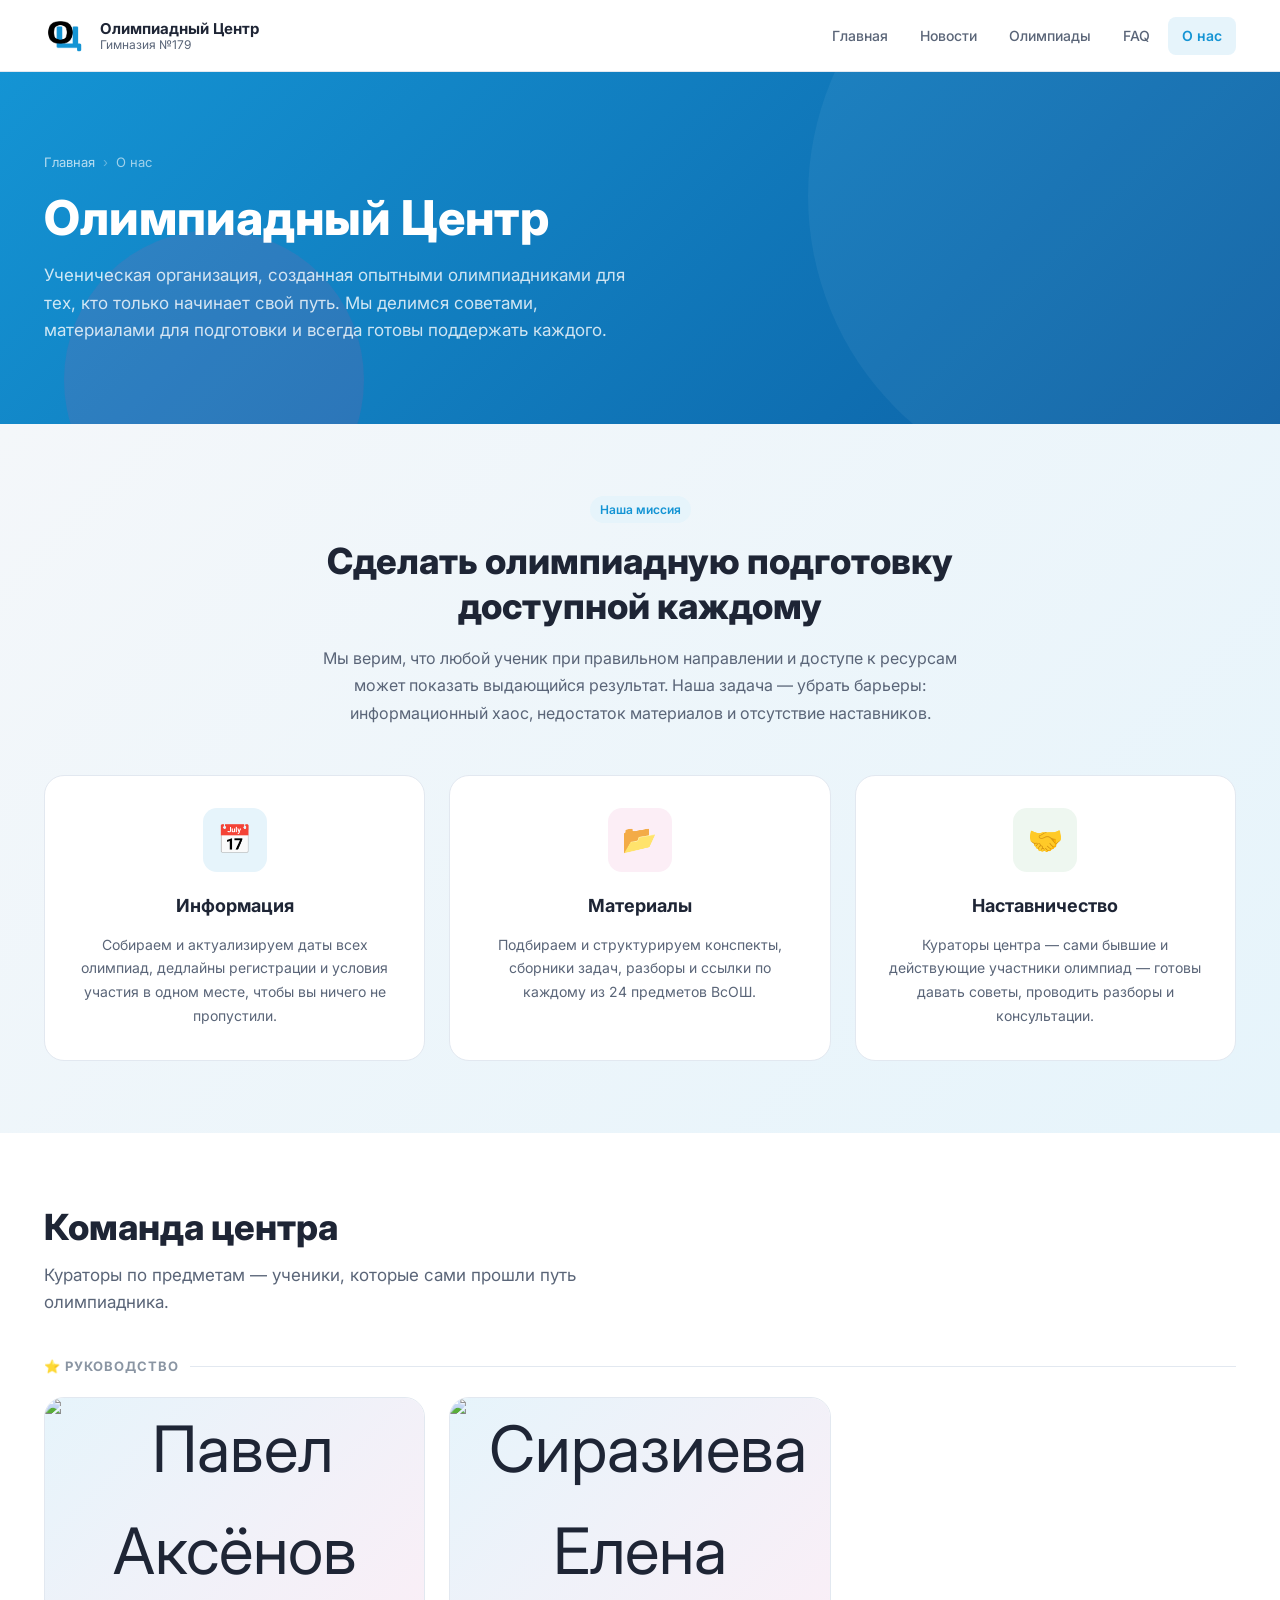
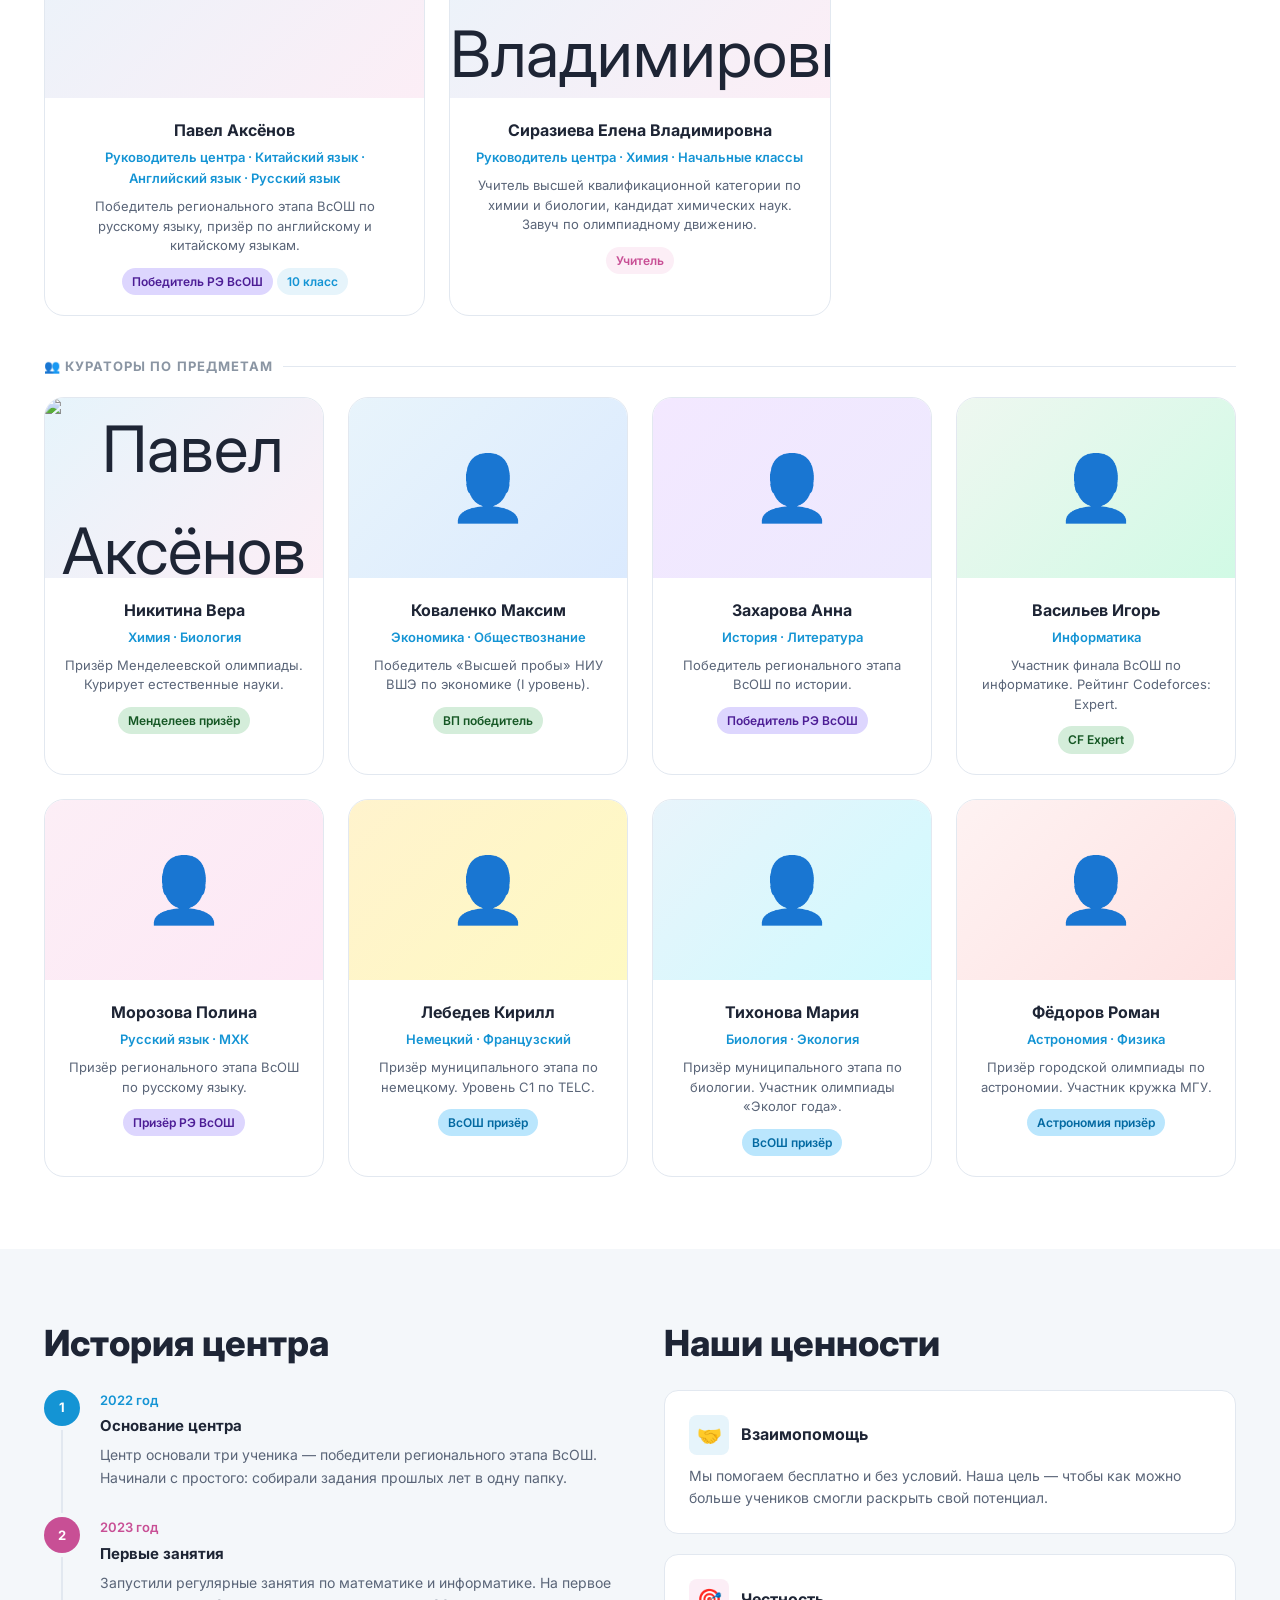
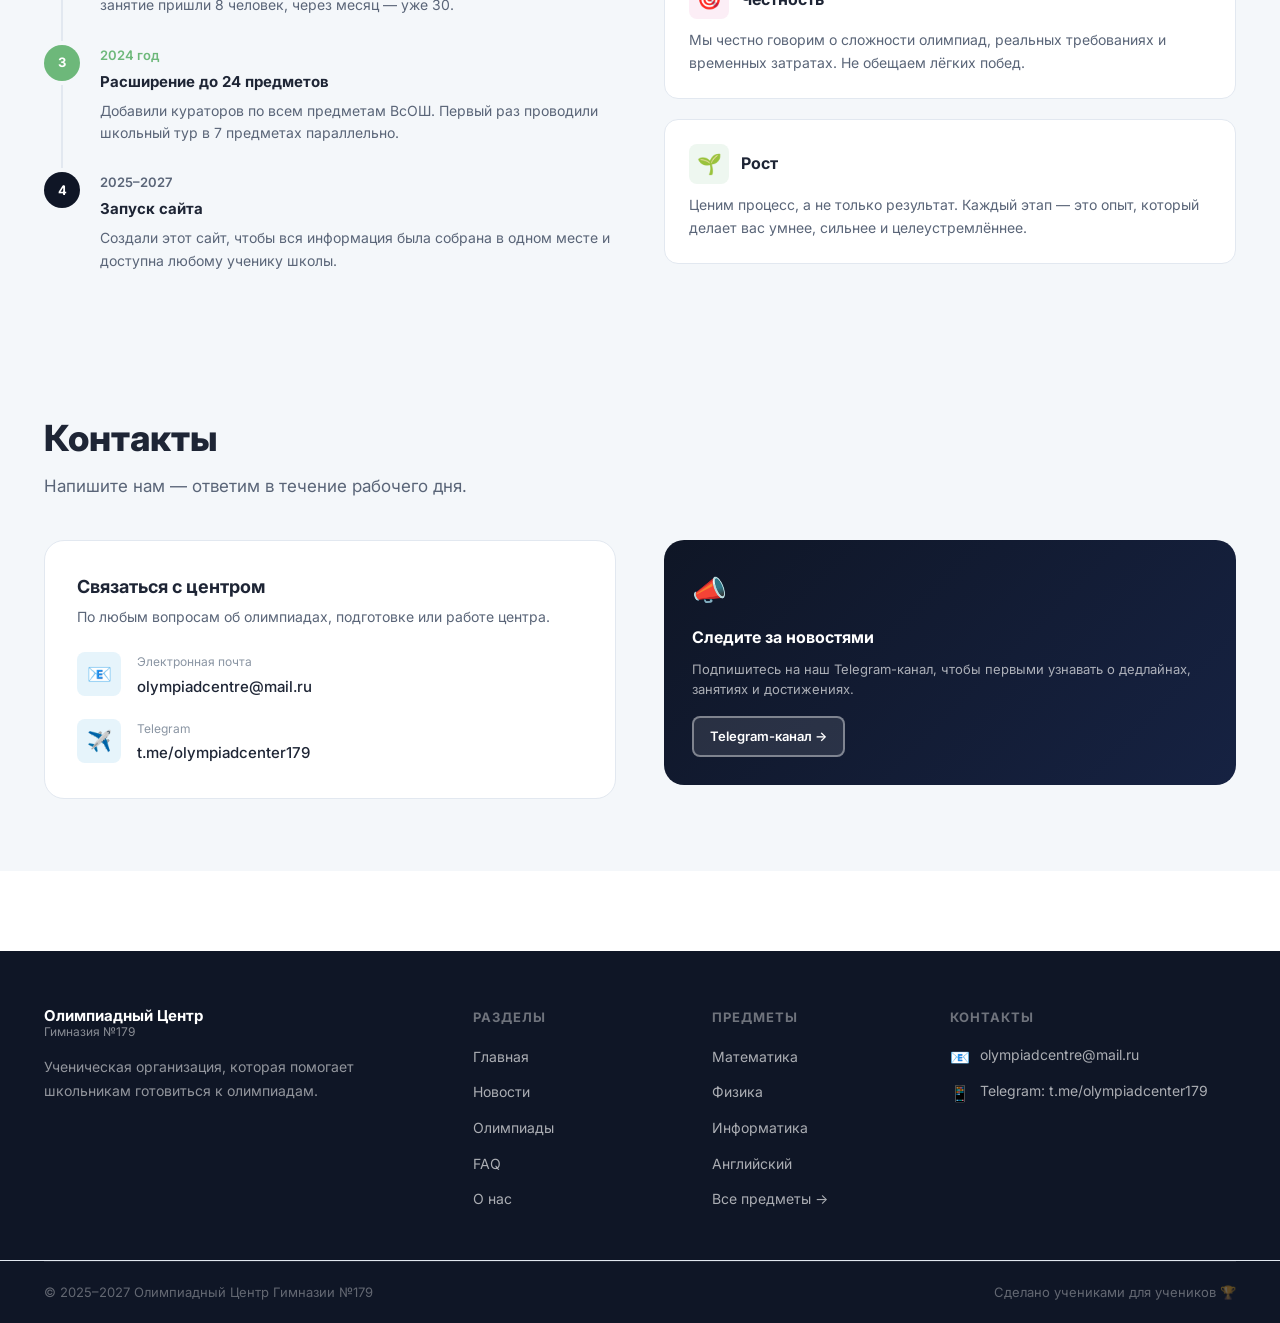
==== commit 0d8073da: "Update about.html" ====
--- a/about.html
+++ b/about.html
@@ -172,19 +172,7 @@
           </div>
         </div>
 
-        <div class="team-card">
-          <!-- ФОТО: <img src="img/team-orlov.jpg" alt="Орлов Дмитрий"> -->
-          <div class="team-photo" style="background:linear-gradient(135deg,var(--green-light),#d1fae5)">👤</div>
-          <div class="team-body">
-            <div class="team-name">Орлов Дмитрий</div>
-            <div class="team-role">Зам. руководителя · Физика</div>
-            <div class="team-desc">Призёр регионального этапа ВсОШ по физике. Ведёт занятия по физике и астрономии.</div>
-            <div class="team-achievements">
-              <span class="badge badge-regional">Призёр РЭ ВсОШ</span>
-              <span class="badge badge-blue">10 класс</span>
-            </div>
-          </div>
-        </div>
+        
 
       </div>
     </div>
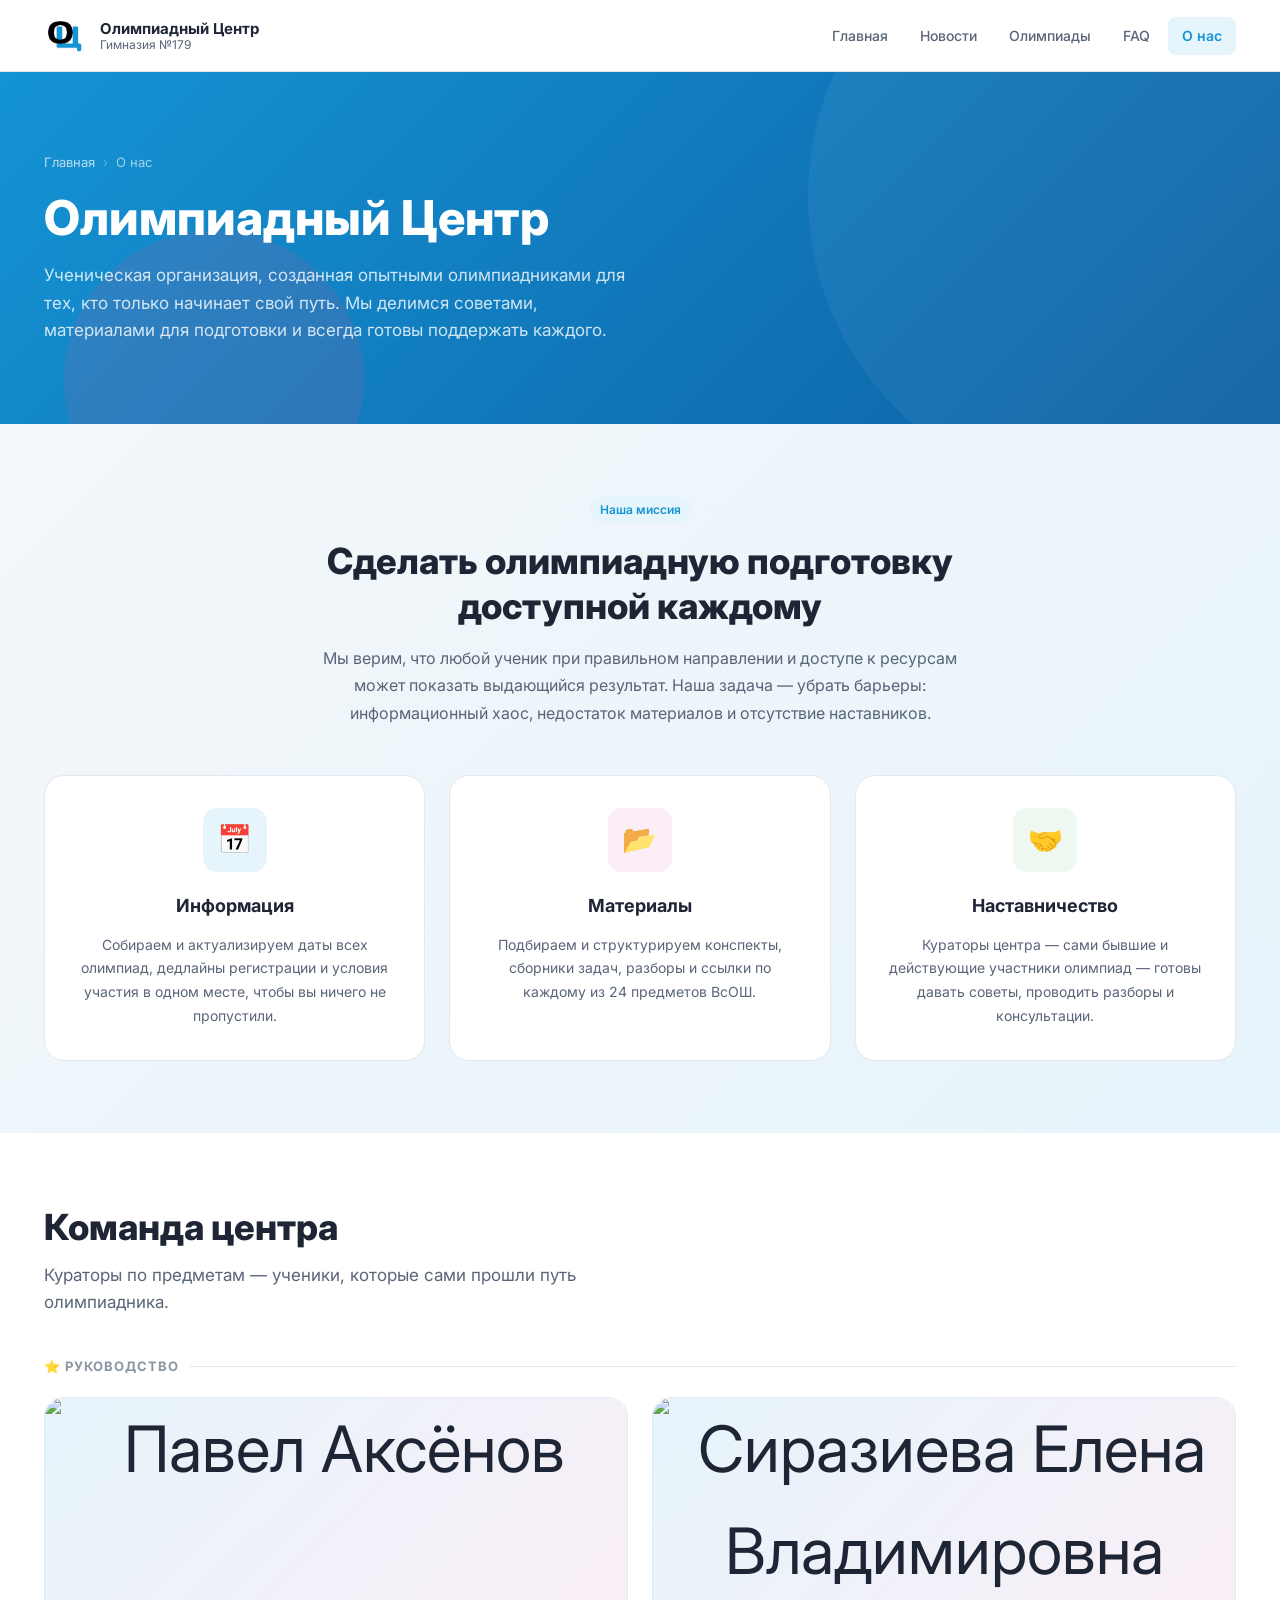
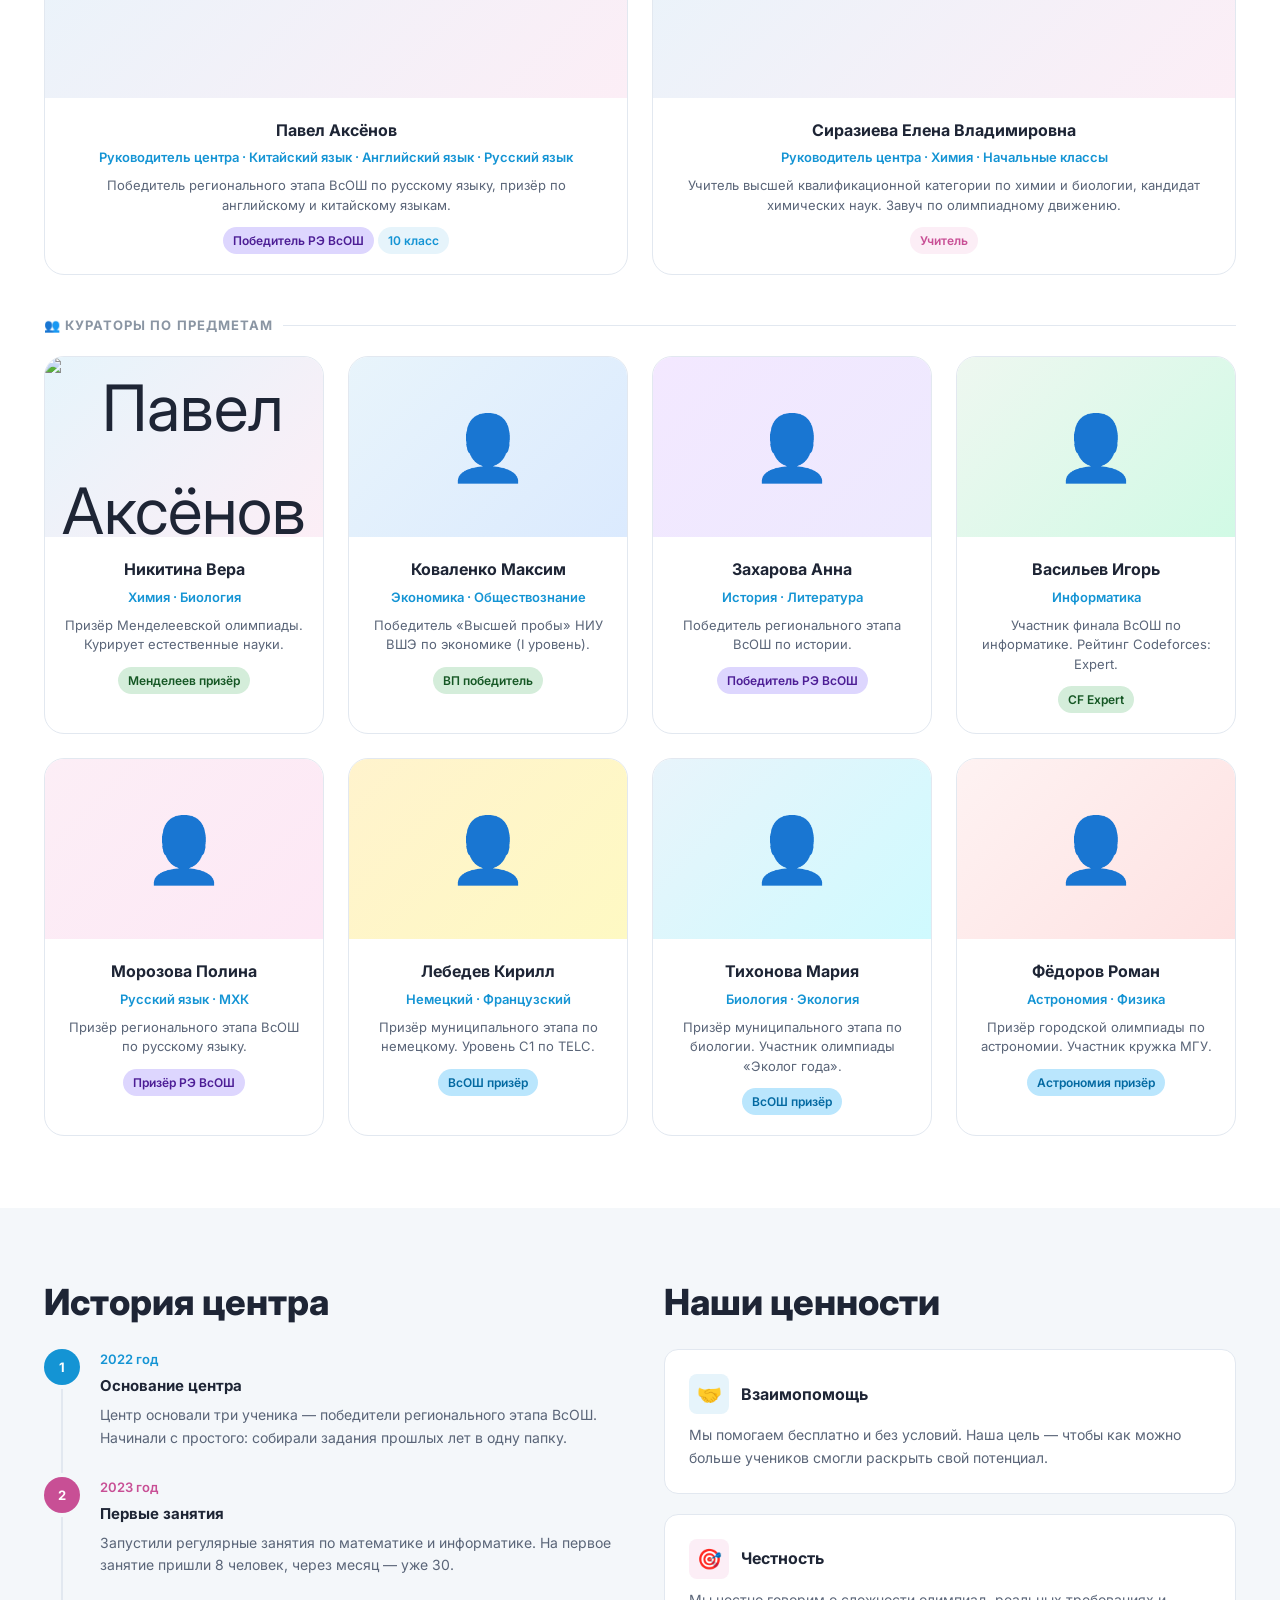
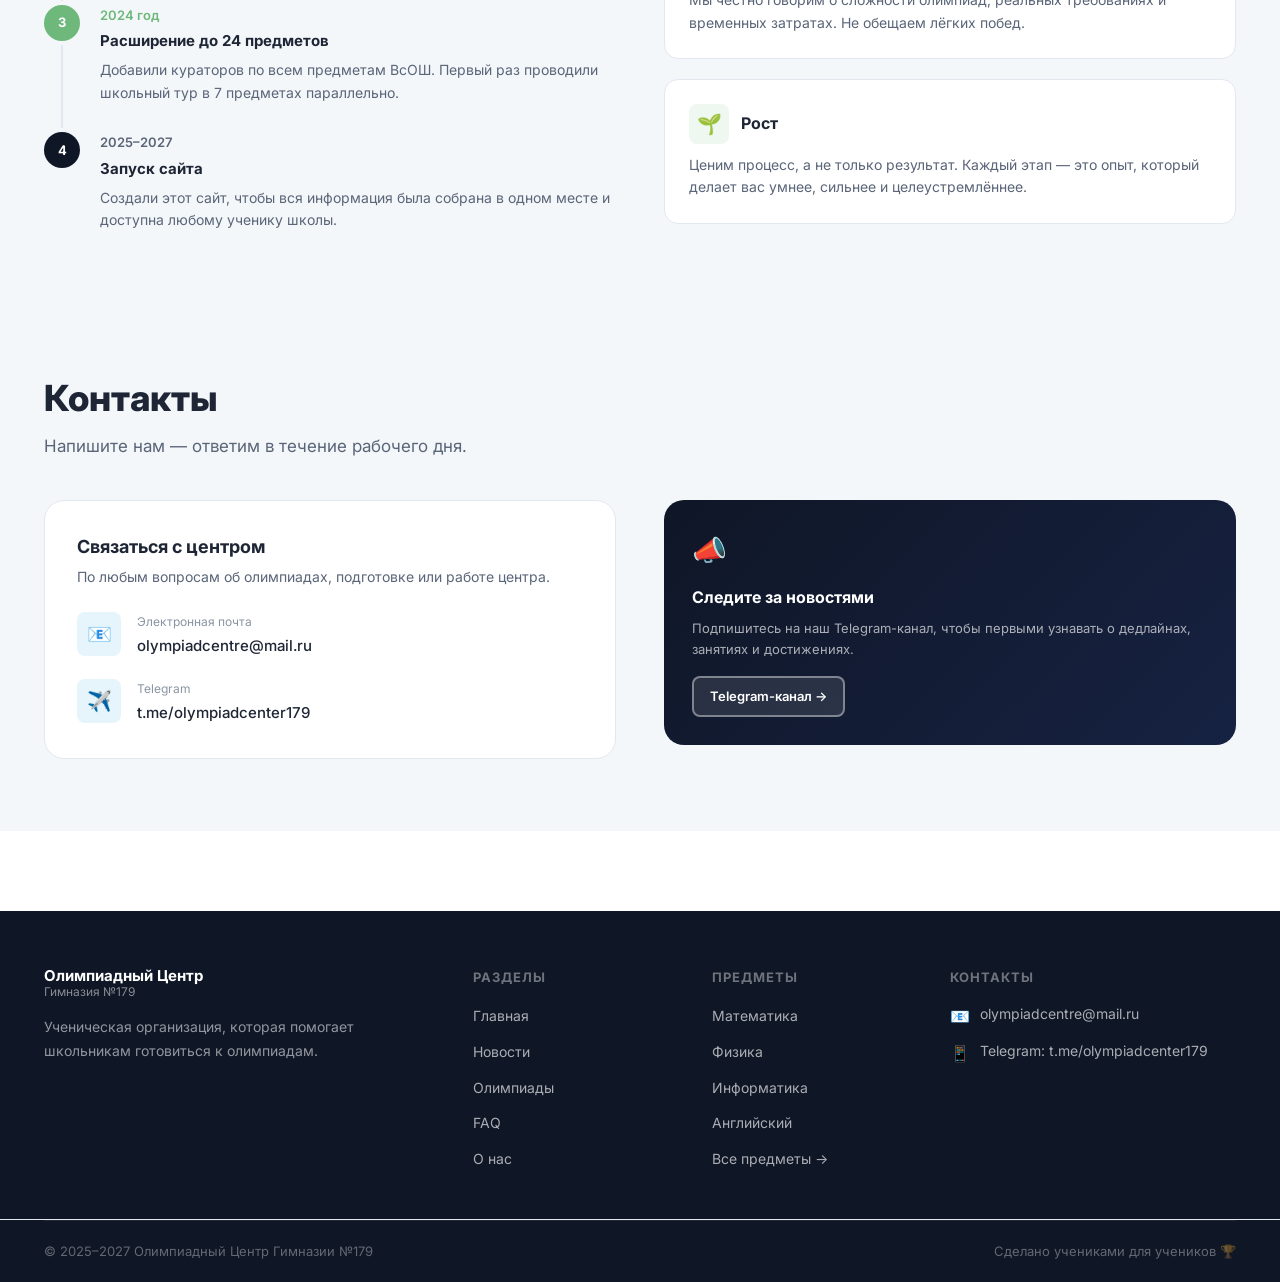
==== commit ec429e41: "Update about.html" ====
--- a/about.html
+++ b/about.html
@@ -143,7 +143,7 @@
         ⭐ Руководство
         <span style="flex:1;height:1px;background:var(--border);display:block"></span>
       </div>
-      <div style="display:grid;grid-template-columns:repeat(3,1fr);gap:24px">
+      <div style="display:grid;grid-template-columns:repeat(2,1fr);gap:24px">
 
         <div class="team-card">
           <!-- ФОТО: замените содержимое div на <img src="img/team-petrov.jpg" alt="Петров Алексей"> -->
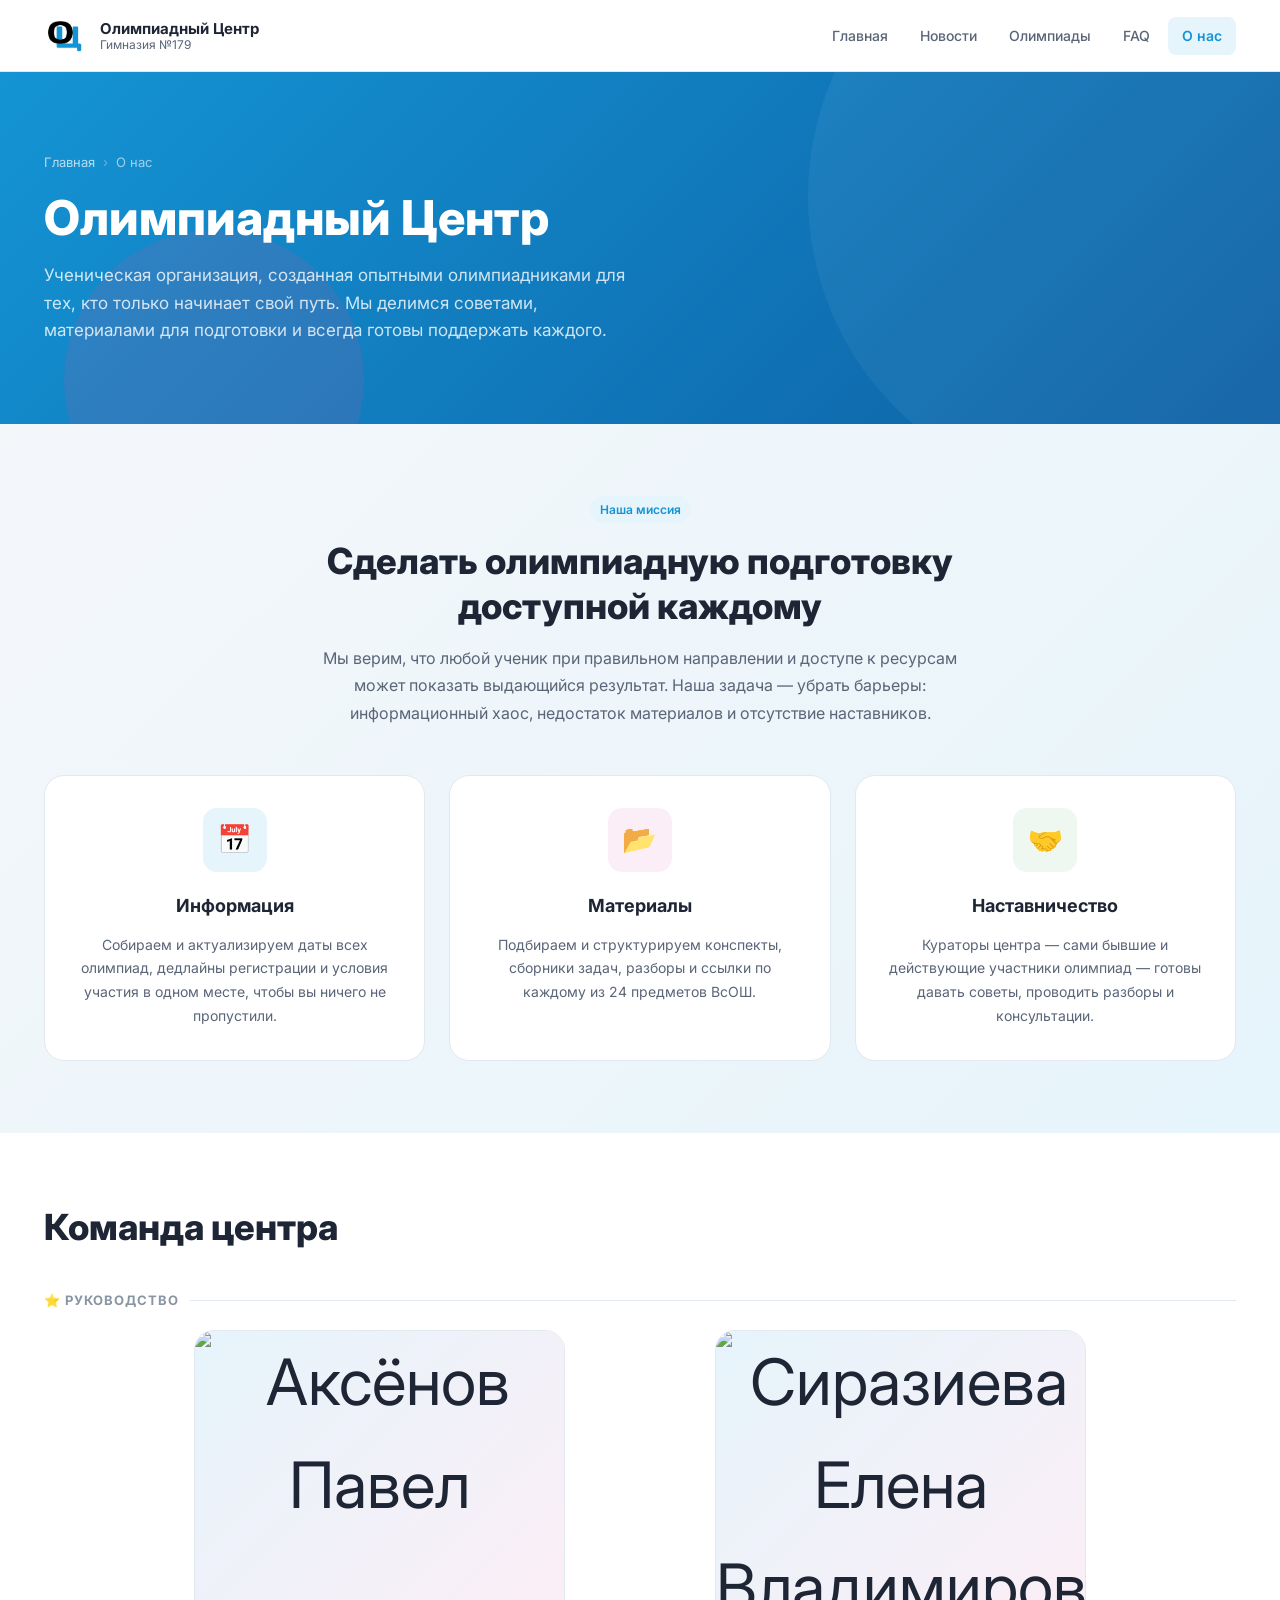
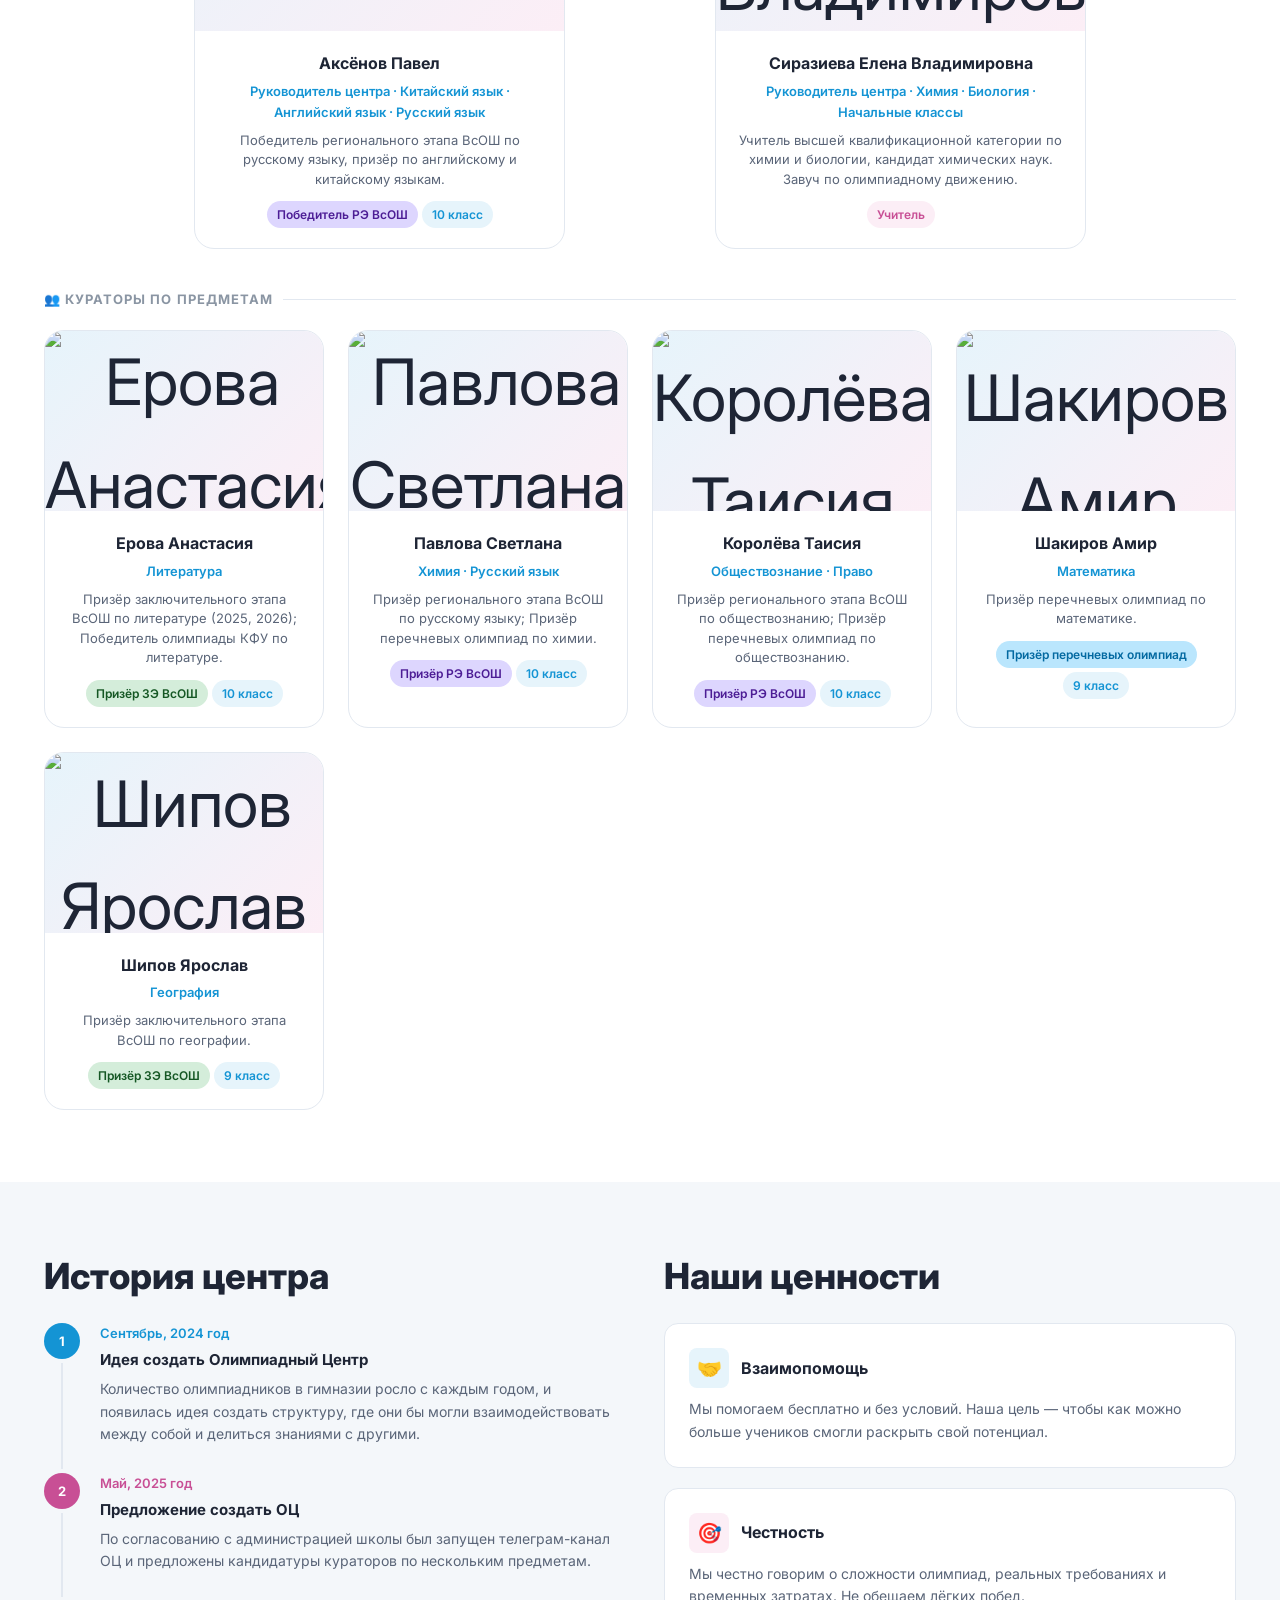
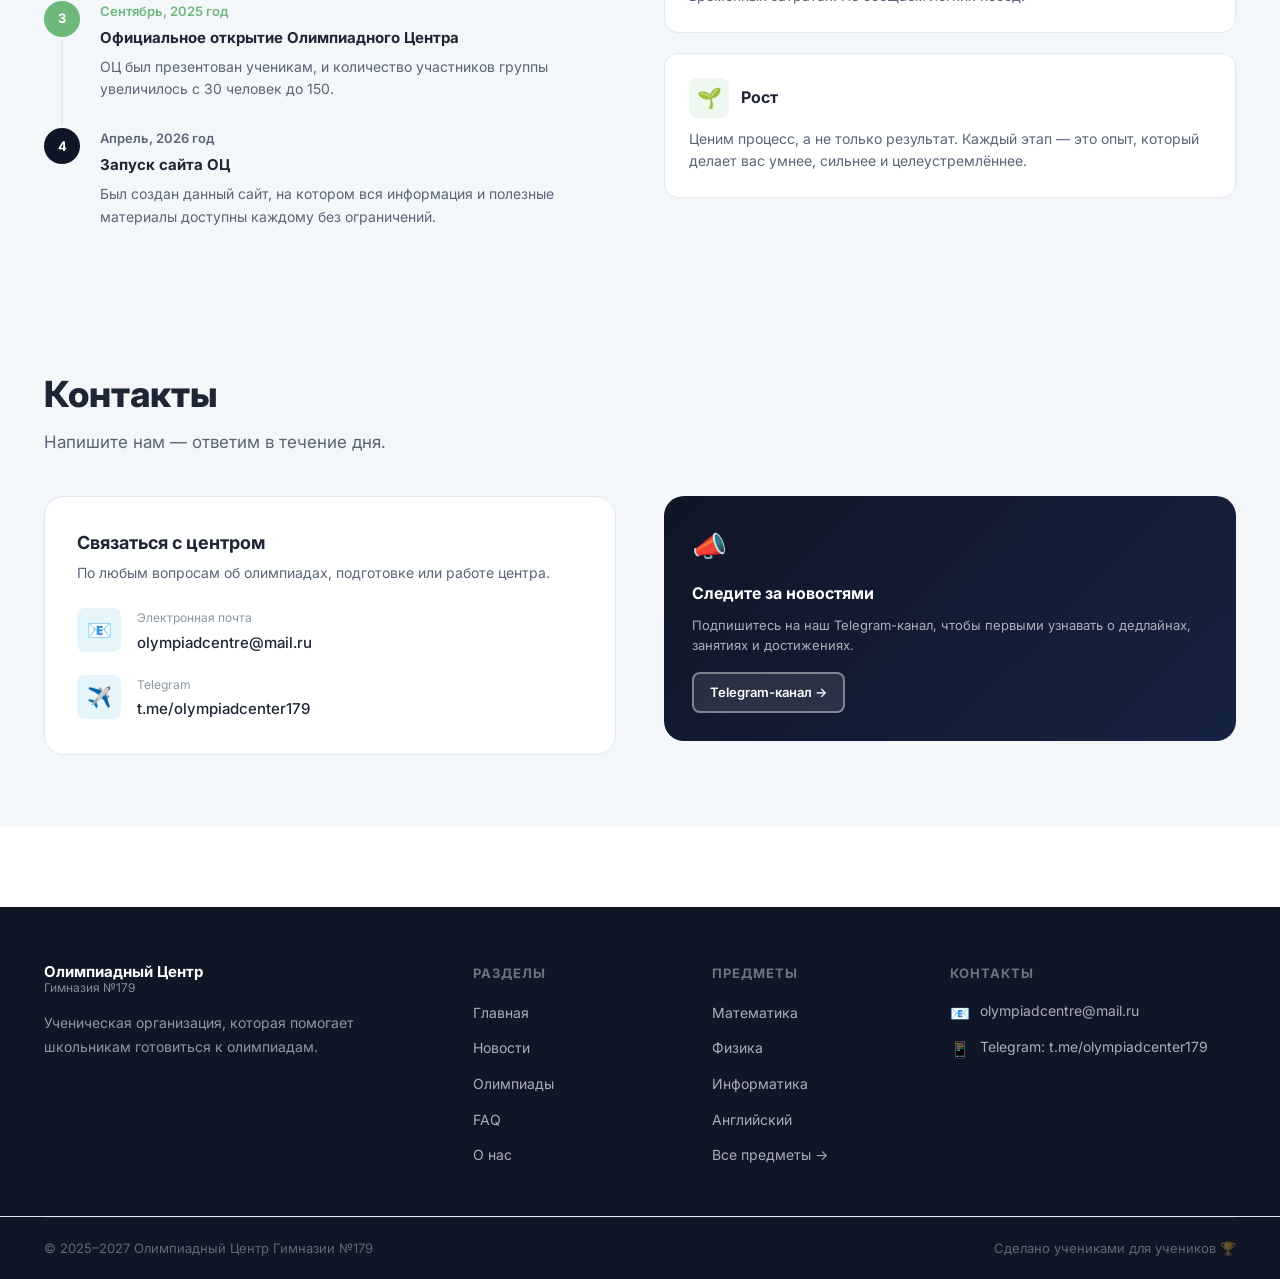
==== commit 64545872: "Add files via upload" ====
--- a/about.html
+++ b/about.html
@@ -80,7 +80,6 @@
     <div class="section-header">
       <div class="section-header-left">
         <h2 class="section-title">Команда центра</h2>
-        <p class="section-subtitle">Кураторы по предметам — ученики, которые сами прошли путь олимпиадника.</p>
       </div>
     </div>
 
@@ -143,13 +142,12 @@
         ⭐ Руководство
         <span style="flex:1;height:1px;background:var(--border);display:block"></span>
       </div>
-      <div style="display:grid;grid-template-columns:repeat(2,1fr);gap:24px">
-
-        <div class="team-card">
-          <!-- ФОТО: замените содержимое div на <img src="img/team-petrov.jpg" alt="Петров Алексей"> -->
-          <div class="team-photo" style="display: flex; justify-content: center; align-items: center; height: 300px;"><img src="img/PavelAksenov.webp" alt="Павел Аксёнов"></div>
-          <div class="team-body">
-            <div class="team-name">Павел Аксёнов</div>
+      <div style="display:grid;grid-template-columns:repeat(2,1fr);gap:150px">
+
+        <div class="team-card" style="margin-left: 150px;">
+          <div class="team-photo" style="display: flex; justify-content: center; align-items: center; height: 300px;"><img src="img/PavelAksenov.webp" alt="Аксёнов Павел"></div>
+          <div class="team-body">
+            <div class="team-name">Аксёнов Павел</div>
             <div class="team-role">Руководитель центра · Китайский язык · Английский язык · Русский язык</div>
             <div class="team-desc">Победитель регионального этапа ВсОШ по русскому языку, призёр по английскому и китайскому языкам.</div>
             <div class="team-achievements">
@@ -159,12 +157,11 @@
           </div>
         </div>
 
-        <div class="team-card">
-          <!-- ФОТО: <img src="img/team-smirnova.jpg" alt="Смирнова Екатерина"> -->
+        <div class="team-card" style="margin-right: 150px;">
           <div class="team-photo" style="display: flex; justify-content: center; align-items: center; height: 300px;"><img src="img/ElenaVladimirovna.jpg" alt="Сиразиева Елена Владимировна"></div>
           <div class="team-body">
             <div class="team-name">Сиразиева Елена Владимировна</div>
-            <div class="team-role">Руководитель центра · Химия · Начальные классы</div>
+            <div class="team-role">Руководитель центра · Химия · Биология · Начальные классы</div>
             <div class="team-desc">Учитель высшей квалификационной категории по химии и биологии, кандидат химических наук. Завуч по олимпиадному движению.</div>
             <div class="team-achievements">
               <span class="badge badge-pink">Учитель</span>
@@ -172,10 +169,9 @@
           </div>
         </div>
 
-        
-
-      </div>
-    </div>
+      </div>
+    </div>
+
 
     <!-- Кураторы -->
     <div>
@@ -186,73 +182,79 @@
       <div class="team-grid">
 
         <div class="team-card">
-          <!-- ФОТО: <img src="img/team-nikitina.jpg" alt="Никитина Вера"> -->
-          <div class="team-photo" style="text-align: center;"><img src="img/PavelAksenov.webp" alt="Павел Аксёнов"></div>
-          <div class="team-body">
-            <div class="team-name">Никитина Вера</div>
-            <div class="team-role">Химия · Биология</div>
-            <div class="team-desc">Призёр Менделеевской олимпиады. Курирует естественные науки.</div>
-            <div class="team-achievements">
-              <span class="badge badge-final">Менделеев призёр</span>
-            </div>
-          </div>
-        </div>
-
-        <div class="team-card">
-          <!-- ФОТО: <img src="img/team-kovalenko.jpg" alt="Коваленко Максим"> -->
-          <div class="team-photo" style="background:linear-gradient(135deg,#e8f4fb,#dbeafe)">👤</div>
-          <div class="team-body">
-            <div class="team-name">Коваленко Максим</div>
-            <div class="team-role">Экономика · Обществознание</div>
-            <div class="team-desc">Победитель «Высшей пробы» НИУ ВШЭ по экономике (I уровень).</div>
-            <div class="team-achievements">
-              <span class="badge badge-final">ВП победитель</span>
-            </div>
-          </div>
-        </div>
-
-        <div class="team-card">
-          <!-- ФОТО: <img src="img/team-zakharova.jpg" alt="Захарова Анна"> -->
-          <div class="team-photo" style="background:linear-gradient(135deg,#f3e8ff,#ede9fe)">👤</div>
-          <div class="team-body">
-            <div class="team-name">Захарова Анна</div>
-            <div class="team-role">История · Литература</div>
-            <div class="team-desc">Победитель регионального этапа ВсОШ по истории.</div>
-            <div class="team-achievements">
-              <span class="badge badge-regional">Победитель РЭ ВсОШ</span>
-            </div>
-          </div>
-        </div>
-
-        <div class="team-card">
-          <!-- ФОТО: <img src="img/team-vasiliev.jpg" alt="Васильев Игорь"> -->
-          <div class="team-photo" style="background:linear-gradient(135deg,#eef7f0,#d1fae5)">👤</div>
-          <div class="team-body">
-            <div class="team-name">Васильев Игорь</div>
-            <div class="team-role">Информатика</div>
-            <div class="team-desc">Участник финала ВсОШ по информатике. Рейтинг Codeforces: Expert.</div>
-            <div class="team-achievements">
-              <span class="badge badge-final">CF Expert</span>
-            </div>
-          </div>
-        </div>
-
-        <div class="team-card">
-          <!-- ФОТО: <img src="img/team-morozova.jpg" alt="Морозова Полина"> -->
-          <div class="team-photo" style="background:linear-gradient(135deg,#fceef6,#fde8f5)">👤</div>
-          <div class="team-body">
-            <div class="team-name">Морозова Полина</div>
-            <div class="team-role">Русский язык · МХК</div>
-            <div class="team-desc">Призёр регионального этапа ВсОШ по русскому языку.</div>
+          <div class="team-photo" style="text-align: center;"><img src="" alt="Ерова Анастасия"></div>
+          <div class="team-body">
+            <div class="team-name">Ерова Анастасия</div>
+            <div class="team-role">Литература</div>
+            <div class="team-desc">Призёр заключительного этапа ВсОШ по литературе (2025, 2026); Победитель олимпиады КФУ по литературе.</div>
+            <div class="team-achievements">
+              <span class="badge badge-final">Призёр ЗЭ ВсОШ</span>
+              <span class="badge badge-blue">10 класс</span>
+            </div>
+          </div>
+        </div>
+
+        <div class="team-card">
+          <div class="team-photo" style="text-align: center;"><img src="" alt="Павлова Светлана"></div>
+          <div class="team-body">
+            <div class="team-name">Павлова Светлана</div>
+            <div class="team-role">Химия · Русский язык</div>
+            <div class="team-desc">Призёр регионального этапа ВсОШ по русскому языку; Призёр перечневых олимпиад по химии.</div>
             <div class="team-achievements">
               <span class="badge badge-regional">Призёр РЭ ВсОШ</span>
-            </div>
-          </div>
-        </div>
-
-        <div class="team-card">
-          <!-- ФОТО: <img src="img/team-lebedev.jpg" alt="Лебедев Кирилл"> -->
-          <div class="team-photo" style="background:linear-gradient(135deg,#fff3cd,#fef9c3)">👤</div>
+              <span class="badge badge-blue">10 класс</span>
+            </div>
+          </div>
+        </div>
+
+        <div class="team-card">
+          <div class="team-photo" style="text-align: center;"><img src="" alt="Королёва Таисия"></div>
+          <div class="team-body">
+            <div class="team-name">Королёва Таисия</div>
+            <div class="team-role">Обществознание · Право</div>
+            <div class="team-desc">Призёр регионального этапа ВсОШ по обществознанию; Призёр перечневых олимпиад по обществознанию.</div>
+            <div class="team-achievements">
+              <span class="badge badge-regional">Призёр РЭ ВсОШ</span>
+              <span class="badge badge-blue">10 класс</span>
+            </div>
+          </div>
+        </div>
+
+        
+
+
+        <!--Будущие кураторы-->
+
+        <div class="team-card">
+          <div class="team-photo" style="text-align: center;"><img src="" alt="Шакиров Амир"></div>
+          <div class="team-body">
+            <div class="team-name">Шакиров Амир</div>
+            <div class="team-role">Математика</div>
+            <div class="team-desc">Призёр перечневых олимпиад по математике.</div>
+            <div class="team-achievements">
+              <span class="badge badge-municipal">Призёр перечневых олимпиад</span>
+              <span class="badge badge-blue">9 класс</span>
+            </div>
+          </div>
+        </div>
+
+
+        <div class="team-card">
+          <div class="team-photo" style="text-align: center;"><img src="" alt="Шипов Ярослав"></div>
+          <div class="team-body">
+            <div class="team-name">Шипов Ярослав</div>
+            <div class="team-role">География</div>
+            <div class="team-desc">Призёр заключительного этапа ВсОШ по географии.</div>
+            <div class="team-achievements">
+              <span class="badge badge-final">Призёр ЗЭ ВсОШ</span>
+              <span class="badge badge-blue">9 класс</span>
+            </div>
+          </div>
+        </div>
+
+<!--
+        <div class="team-card">
+          <div class="team-photo" style="text-align: center;"><img src="" alt=""></div>
           <div class="team-body">
             <div class="team-name">Лебедев Кирилл</div>
             <div class="team-role">Немецкий · Французский</div>
@@ -263,8 +265,9 @@
           </div>
         </div>
 
-        <div class="team-card">
-          <div class="team-photo" style="background:linear-gradient(135deg,#e8f4fb,#cffafe)">👤</div>
+
+        <div class="team-card">
+          <div class="team-photo" style="text-align: center;"><img src="" alt=""></div>
           <div class="team-body">
             <div class="team-name">Тихонова Мария</div>
             <div class="team-role">Биология · Экология</div>
@@ -276,7 +279,7 @@
         </div>
 
         <div class="team-card">
-          <div class="team-photo" style="background:linear-gradient(135deg,#fef2f2,#fee2e2)">👤</div>
+          <div class="team-photo" style="text-align: center;"><img src="" alt=""></div>
           <div class="team-body">
             <div class="team-name">Фёдоров Роман</div>
             <div class="team-role">Астрономия · Физика</div>
@@ -286,11 +289,13 @@
             </div>
           </div>
         </div>
-
+-->
       </div>
     </div>
   </div>
 </section>
+
+
 
 <!-- History & Values -->
 <section class="section" style="background:var(--bg-light)">
@@ -305,9 +310,9 @@
               <div style="width:2px;flex:1;background:var(--border);margin:4px 0"></div>
             </div>
             <div style="padding-bottom:28px">
-              <div style="font-size:13px;color:var(--primary);font-weight:600;margin-bottom:4px">2022 год</div>
-              <div style="font-size:15px;font-weight:700;margin-bottom:6px">Основание центра</div>
-              <div style="font-size:14px;color:var(--text-muted);line-height:1.6">Центр основали три ученика — победители регионального этапа ВсОШ. Начинали с простого: собирали задания прошлых лет в одну папку.</div>
+              <div style="font-size:13px;color:var(--primary);font-weight:600;margin-bottom:4px">Сентябрь, 2024 год</div>
+              <div style="font-size:15px;font-weight:700;margin-bottom:6px">Идея создать Олимпиадный Центр</div>
+              <div style="font-size:14px;color:var(--text-muted);line-height:1.6">Количество олимпиадников в гимназии росло с каждым годом, и появилась идея создать структуру, где они бы могли взаимодействовать между собой и делиться знаниями с другими.</div>
             </div>
           </div>
           <div style="display:flex;gap:20px">
@@ -316,9 +321,9 @@
               <div style="width:2px;flex:1;background:var(--border);margin:4px 0"></div>
             </div>
             <div style="padding-bottom:28px">
-              <div style="font-size:13px;color:var(--accent);font-weight:600;margin-bottom:4px">2023 год</div>
-              <div style="font-size:15px;font-weight:700;margin-bottom:6px">Первые занятия</div>
-              <div style="font-size:14px;color:var(--text-muted);line-height:1.6">Запустили регулярные занятия по математике и информатике. На первое занятие пришли 8 человек, через месяц — уже 30.</div>
+              <div style="font-size:13px;color:var(--accent);font-weight:600;margin-bottom:4px">Май, 2025 год</div>
+              <div style="font-size:15px;font-weight:700;margin-bottom:6px">Предложение создать ОЦ</div>
+              <div style="font-size:14px;color:var(--text-muted);line-height:1.6">По согласованию с администрацией школы был запущен телеграм-канал ОЦ и предложены кандидатуры кураторов по нескольким предметам.</div>
             </div>
           </div>
           <div style="display:flex;gap:20px">
@@ -327,9 +332,9 @@
               <div style="width:2px;flex:1;background:var(--border);margin:4px 0"></div>
             </div>
             <div style="padding-bottom:28px">
-              <div style="font-size:13px;color:var(--green-dark);font-weight:600;margin-bottom:4px">2024 год</div>
-              <div style="font-size:15px;font-weight:700;margin-bottom:6px">Расширение до 24 предметов</div>
-              <div style="font-size:14px;color:var(--text-muted);line-height:1.6">Добавили кураторов по всем предметам ВсОШ. Первый раз проводили школьный тур в 7 предметах параллельно.</div>
+              <div style="font-size:13px;color:var(--green-dark);font-weight:600;margin-bottom:4px">Сентябрь, 2025 год</div>
+              <div style="font-size:15px;font-weight:700;margin-bottom:6px">Официальное открытие Олимпиадного Центра</div>
+              <div style="font-size:14px;color:var(--text-muted);line-height:1.6">ОЦ был презентован ученикам, и количество участников группы увеличилось с 30 человек до 150.</div>
             </div>
           </div>
           <div style="display:flex;gap:20px">
@@ -337,9 +342,9 @@
               <div style="width:36px;height:36px;border-radius:50%;background:var(--dark);color:white;display:flex;align-items:center;justify-content:center;font-weight:700;font-size:13px;flex-shrink:0">4</div>
             </div>
             <div style="padding-bottom:0">
-              <div style="font-size:13px;color:var(--text-muted);font-weight:600;margin-bottom:4px">2025–2027</div>
-              <div style="font-size:15px;font-weight:700;margin-bottom:6px">Запуск сайта</div>
-              <div style="font-size:14px;color:var(--text-muted);line-height:1.6">Создали этот сайт, чтобы вся информация была собрана в одном месте и доступна любому ученику школы.</div>
+              <div style="font-size:13px;color:var(--text-muted);font-weight:600;margin-bottom:4px">Апрель, 2026 год</div>
+              <div style="font-size:15px;font-weight:700;margin-bottom:6px">Запуск сайта ОЦ</div>
+              <div style="font-size:14px;color:var(--text-muted);line-height:1.6">Был создан данный сайт, на котором вся информация и полезные материалы доступны каждому без ограничений.</div>
             </div>
           </div>
         </div>
@@ -381,7 +386,7 @@
     <div class="section-header">
       <div class="section-header-left">
         <h2 class="section-title">Контакты</h2>
-        <p class="section-subtitle">Напишите нам — ответим в течение рабочего дня.</p>
+        <p class="section-subtitle">Напишите нам — ответим в течение дня.</p>
       </div>
     </div>
     <div class="contact-grid">
